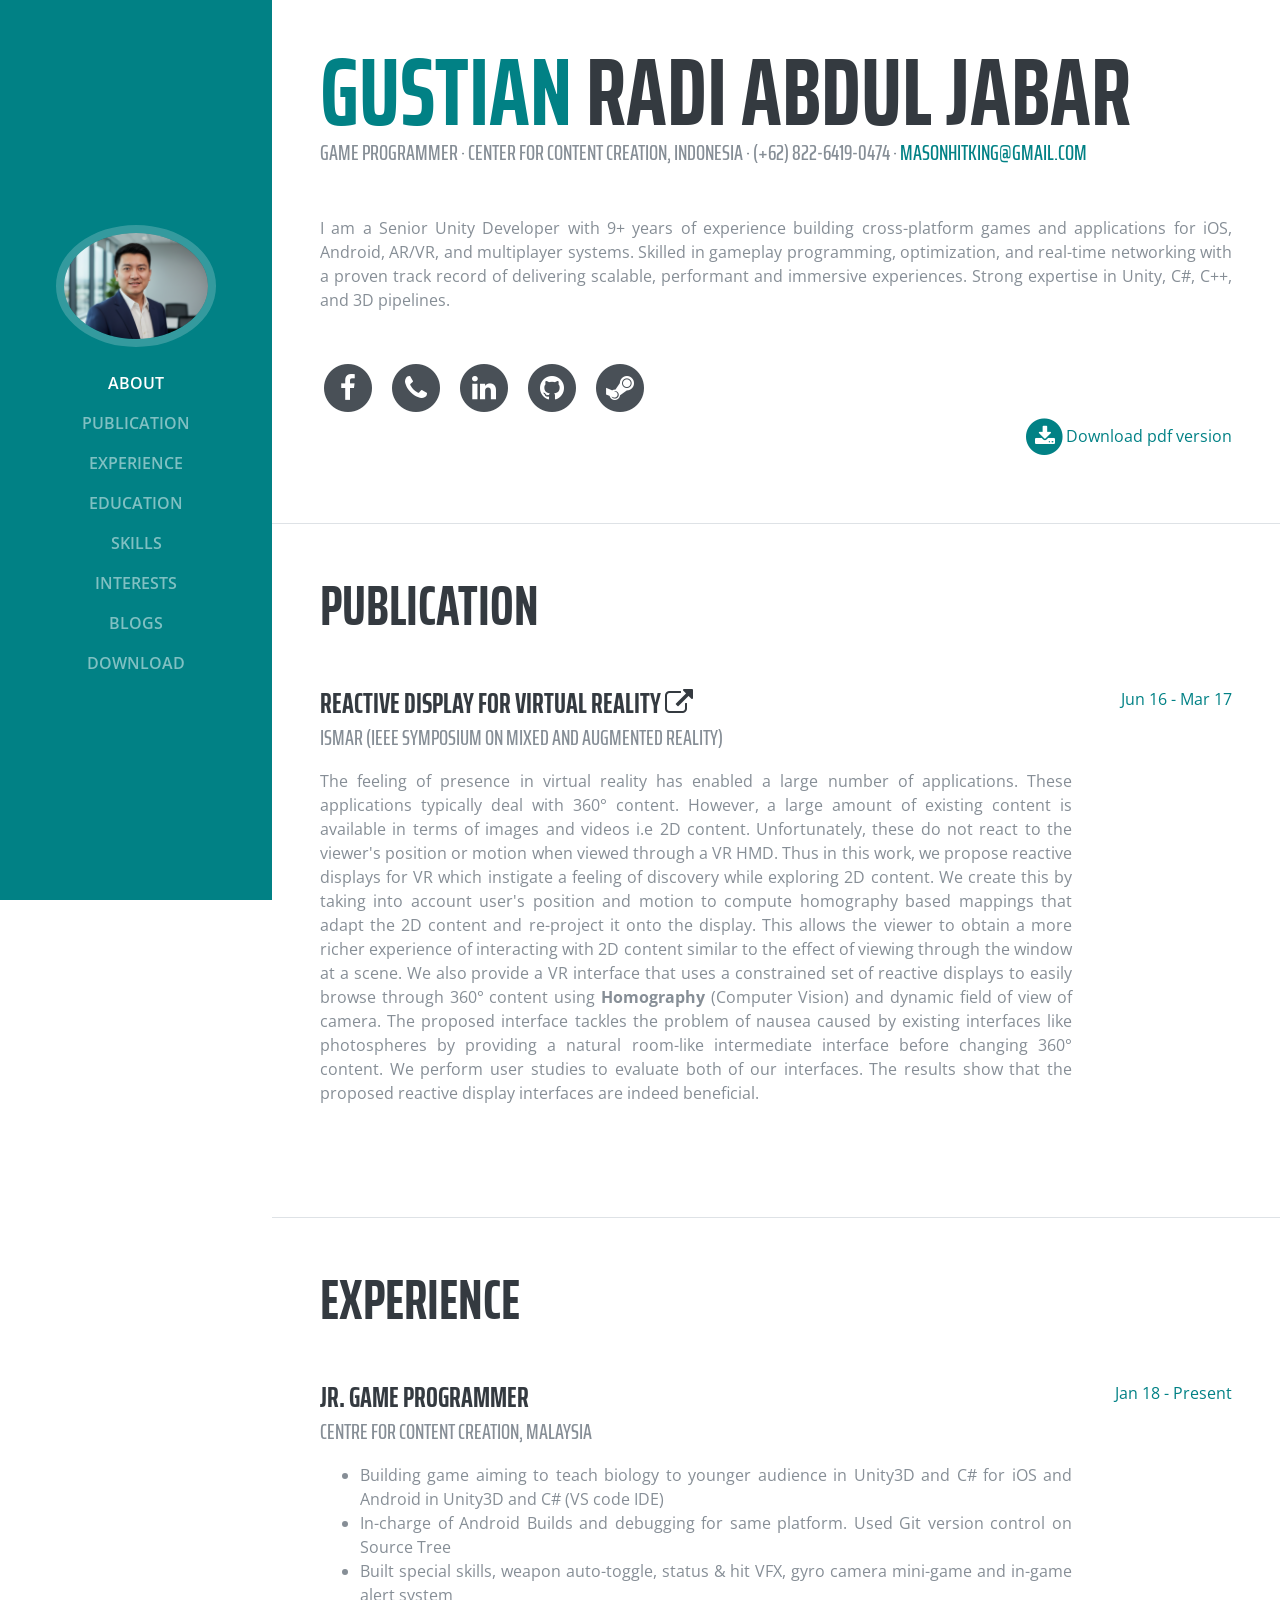
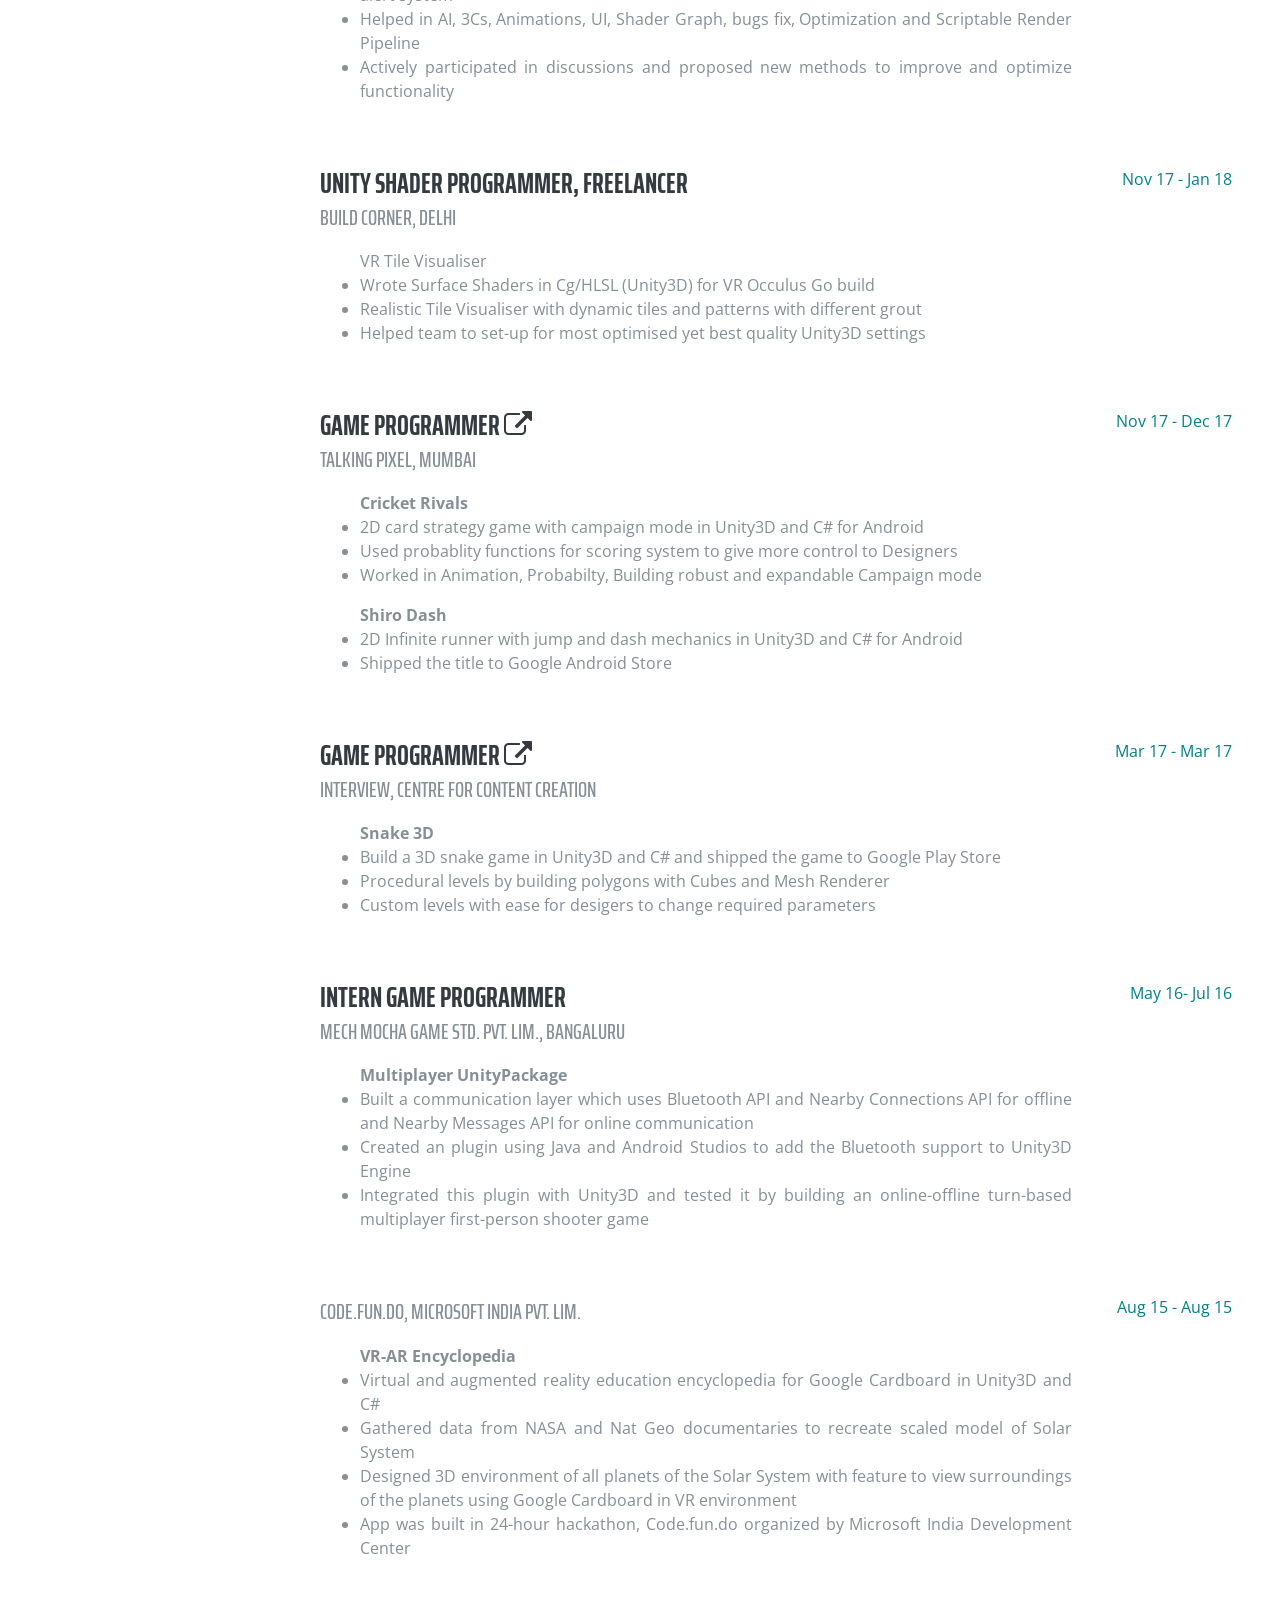
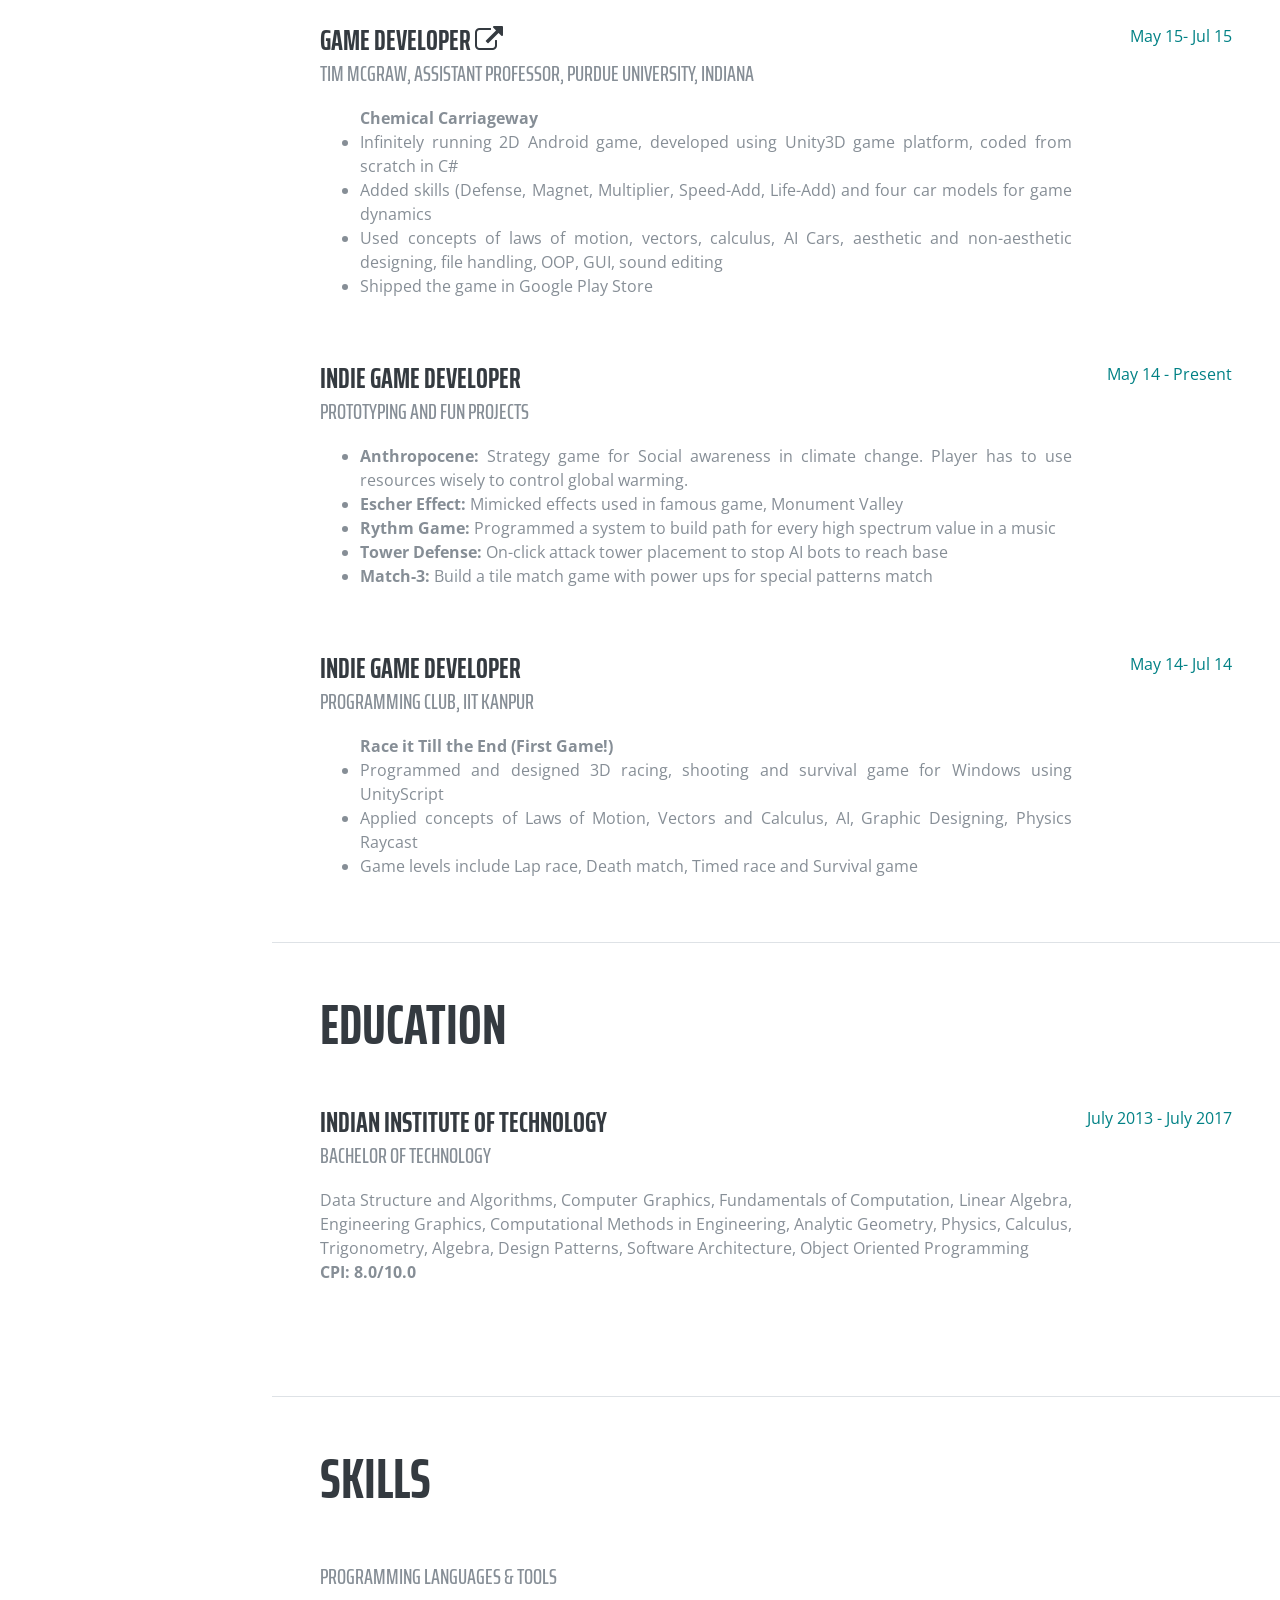
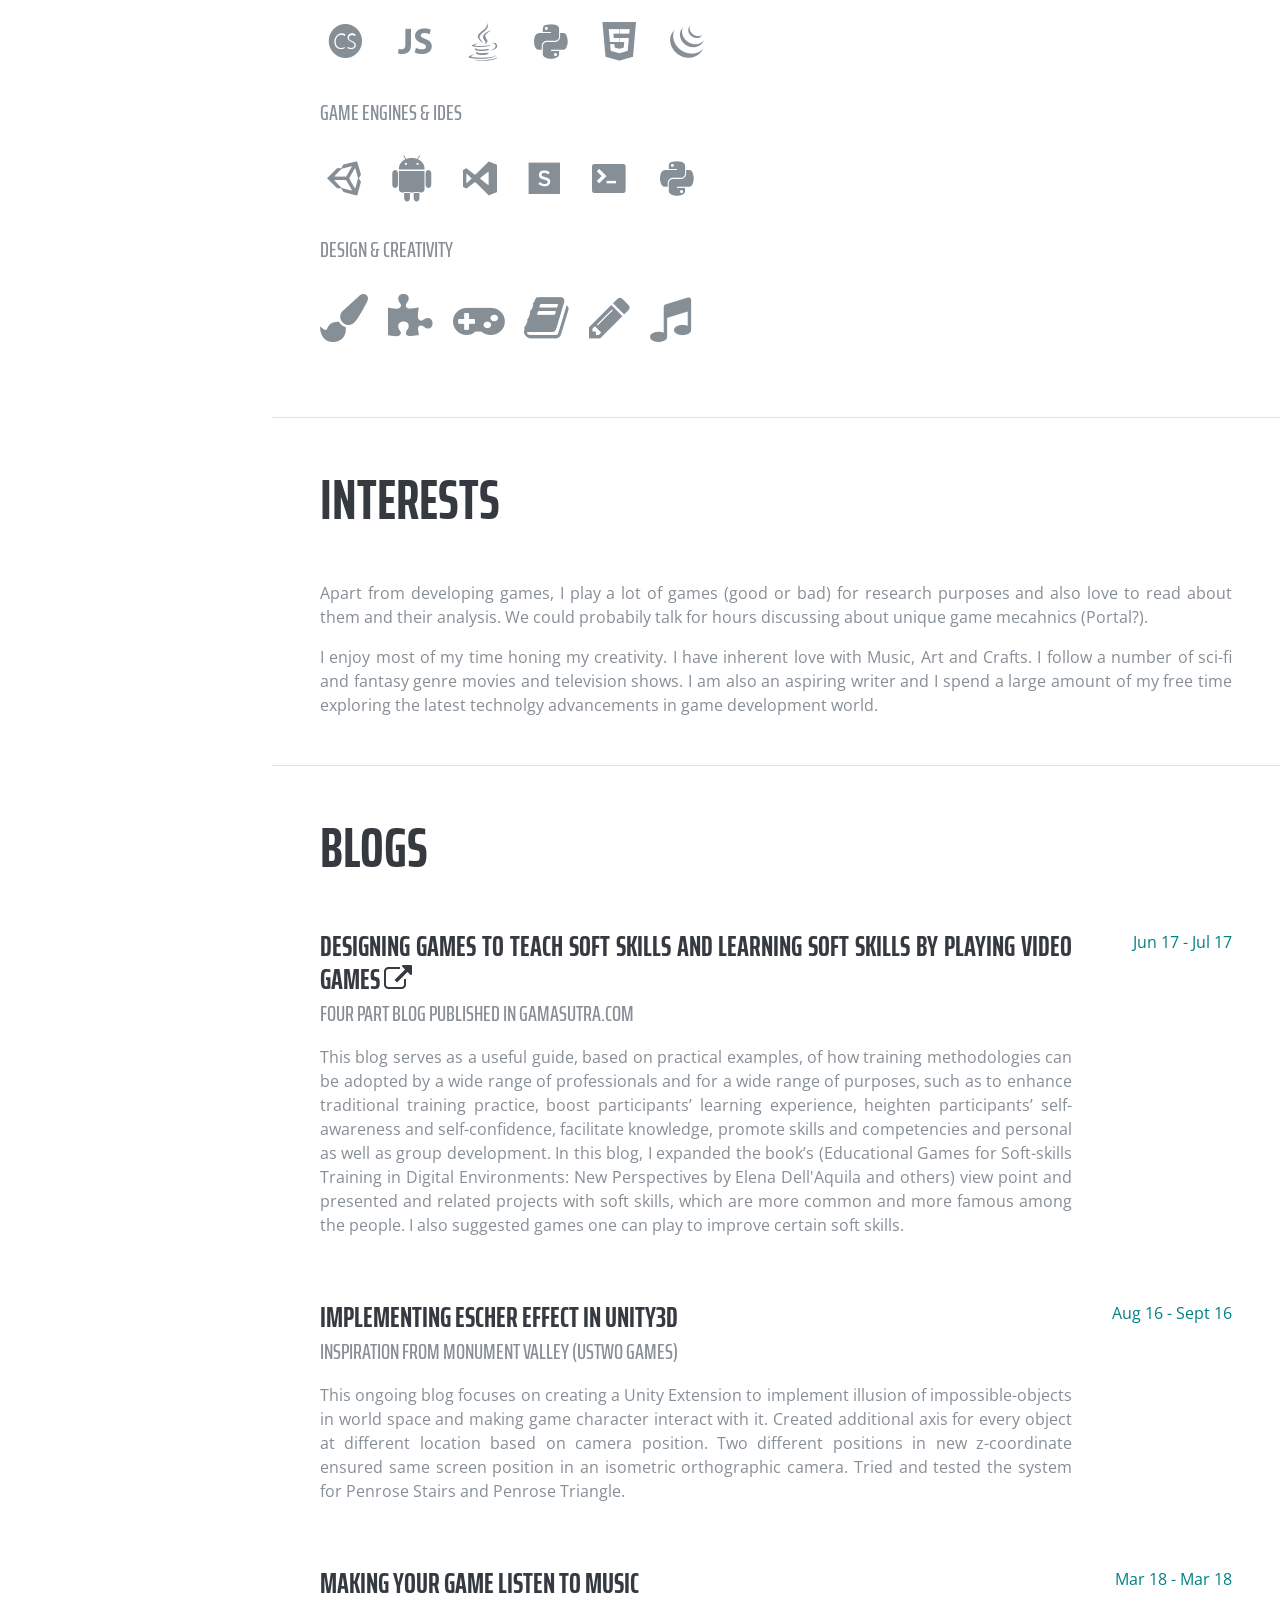
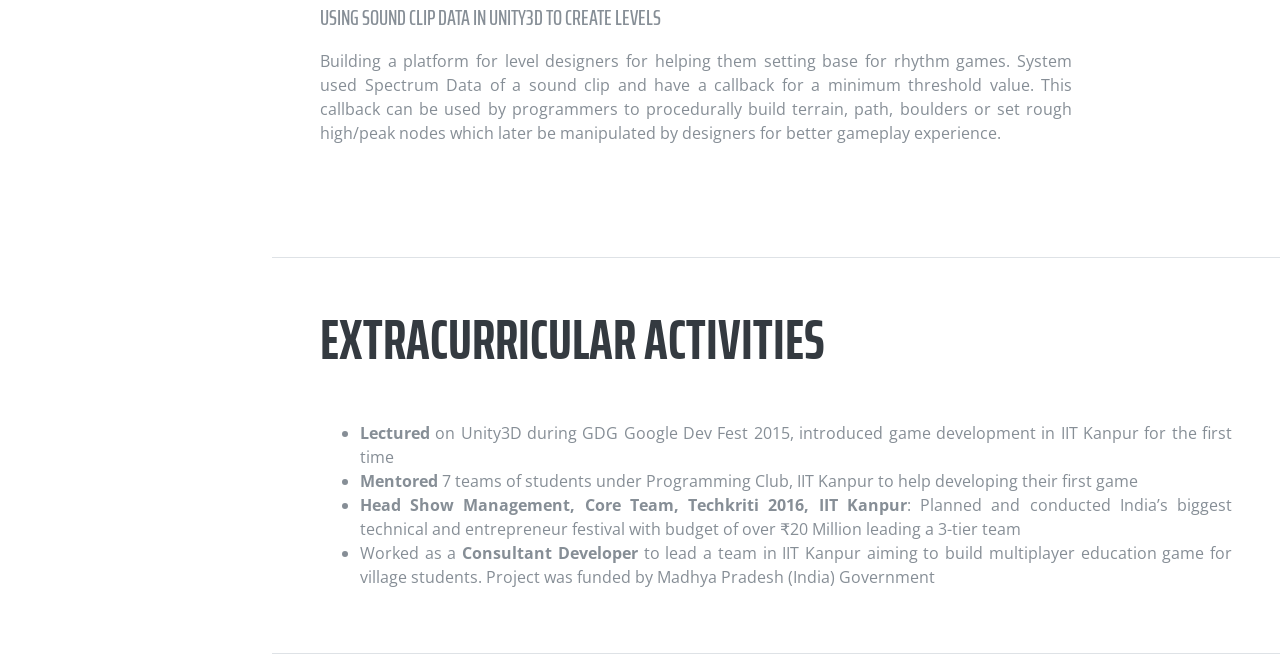
==== resume/index.html @ b678c4f0 "first commit" ====
<!DOCTYPE html>
<html lang="en">

  <head>

    <meta charset="utf-8">
    <meta name="viewport" content="width=device-width, initial-scale=1, shrink-to-fit=no">
    <meta name="description" content="Game Programmer, Designer and Developer Portfolio of Neeraj Thakur, IIT Kanpur B.Tech gradutate. Experienced in Unity3D, C#, C++, Js, Gameplay Prototyping, Android Programming, Shader and many more.">
    <meta name="author" content="Gustian Radi Abdul Jabar, asonhitking@gmail.com">
    <meta name="keywords" content="Game, Programmer, Gameplay, Developer, Designer, Portfolio, Resume, Unity, Unity3D, C#, C++,C,Python, Js, Institute of Technology, AR, Augmented, VR, Virtual, MR, Mixed, Reality, Homography, Google, Android, Carboard, Microsoft, Code.fun.do, Shader, Cg, HLSL, AI, 3D, 2D, Gustian">
    <meta property="og:image" content="../img/neeraj.jpg">
    <meta name="google-site-verification" content="xDJyLqBjXRWvHO2nDuwWnZPF6ohX08uhF4eCDptAahg" />

    <title>Game Programmer Resume, Gustian</title>

    <!-- Bootstrap core CSS -->
    <link href="vendor/bootstrap/css/bootstrap.min.css" rel="stylesheet">

    <!-- Custom fonts for this template -->
    <link href="https://fonts.googleapis.com/css?family=Saira+Extra+Condensed" rel="stylesheet">
    <link href="https://fonts.googleapis.com/css?family=Open+Sans" rel="stylesheet">
    <link href="../vendor/font-awesome/css/font-awesome.min.css" rel="stylesheet">
    <link href="vendor/devicons/css/devicons.min.css" rel="stylesheet">
    <link href="vendor/simple-line-icons/css/simple-line-icons.css" rel="stylesheet">

    <!-- Custom styles for this template -->
    <link href="css/resume.min.css" rel="stylesheet">
    <link rel="icon" href="../img/icon.ico">

  </head>

  <body id="page-top">

    <nav class="navbar navbar-expand-lg navbar-dark bg-primary fixed-top" id="sideNav">
      <a class="navbar-brand js-scroll-trigger" target="_parent"  href="..">
        <span class="d-block d-lg-none">Gustian Rabi Abdul Jabar</span>
        <span class="d-none d-lg-block">
          <img class="img-fluid img-profile rounded-circle mx-auto mb-2" src="../img/neeraj.jpg"  alt="Neeraj Thakur, Game Programmer" title="Neeraj S.Thakur">
        </span>
      </a>
      <button class="bg-primary navbar-toggler" type="button" data-toggle="collapse" data-target="#navbarSupportedContent" aria-controls="navbarSupportedContent" aria-expanded="false" aria-label="Toggle navigation" style="outline:0px">
        <span class="navbar-toggler-icon"></span>
      </button>
      <div class="bg-primary collapse navbar-collapse" id="navbarSupportedContent">
        <ul class="navbar-nav">
          <li class="nav-item">
            <a id="ScrollTo-about" class="nav-link js-scroll-trigger" href="#about">About</a>
          </li>
          <li class="nav-item">
            <a id="ScrollTo-publication" class="nav-link js-scroll-trigger" href="#publication">Publication</a>
          </li>
          <li class="nav-item">
            <a id="ScrollTo-experience" class="nav-link js-scroll-trigger" href="#experience">Experience</a>
          </li>
          <li class="nav-item">
            <a id="ScrollTo-education" class="nav-link js-scroll-trigger" href="#education">Education</a>
          </li>
          <li class="nav-item">
            <a id="ScrollTo-skills" class="nav-link js-scroll-trigger" href="#skills">Skills</a>
          </li>
          <li class="nav-item">
            <a id="ScrollTo-interests" class="nav-link js-scroll-trigger" href="#interests">Interests</a>
          </li>
          <li class="nav-item">
            <a id="ScrollTo-blogs" class="nav-link js-scroll-trigger" href="#blogs">Blogs</a>
          </li>
          <li class="nav-item">
            <a class="nav-link js-scroll-trigger" href="NeerajSThakurResume.pdf" download="NeerajSThakurResume.pdf">Download</a>
          </li>
        </ul>
      </div>
    </nav>

    <div class="container-fluid p-0">

      <section class="resume-section p-3 p-lg-5 d-flex d-column" id="about">
        <div class="my-auto">
          <a target="_parent"  href="..">
            <h1 class="mb-0">
              <span class="text-primary">Gustian</span>
              Radi Abdul Jabar
            </h1>
          </a>
          <div class="subheading mb-5">Game Programmer · Center for Content Creation, Indonesia · (+62) 822-6419-0474 ·
            <a href="mailto:masonhitking@gmail.com">masonhitking@gmail.com</a>
          </div>
          <p class="mb-5">I am a Senior Unity Developer with 9+ years of experience building cross-platform games and applications for iOS, Android, AR/VR, and multiplayer systems. Skilled in gameplay programming, optimization, and real-time networking with a proven track record of delivering scalable, performant and immersive experiences. Strong expertise in Unity, C#, C++, and 3D pipelines.</p>
          <ul class="list-inline list-social-icons mb-0">
            <li class="list-inline-item">
              <a href="https://www.facebook.com/NrjNicks" target="_blank">
                <span class="fa-stack fa-lg">
                  <i class="fa fa-circle fa-stack-2x"></i>
                  <i class="fa fa-facebook fa-stack-1x fa-inverse"></i>
                </span>
              </a>
            </li>
            <li class="list-inline-item">
              <a href="tel:+919795694418">
                <span class="fa-stack fa-lg">
                  <i class="fa fa-circle fa-stack-2x"></i>
                  <i class="fa fa-phone fa-stack-1x fa-inverse"></i>
                </span>
              </a>
            </li>
            <li class="list-inline-item">
              <a href="https://www.linkedin.com/in/nrjnicks" target="_blank">
                <span class="fa-stack fa-lg">
                  <i class="fa fa-circle fa-stack-2x"></i>
                  <i class="fa fa-linkedin fa-stack-1x fa-inverse"></i>
                </span>
              </a>
            </li>
            <li class="list-inline-item">
              <a href="https://github.com/Nrjnicks" target="_blank">
                <span class="fa-stack fa-lg">
                  <i class="fa fa-circle fa-stack-2x"></i>
                  <i class="fa fa-github fa-stack-1x fa-inverse"></i>
                </span>
              </a>
            </li>
            <li class="list-inline-item">
              <a href="https://steamcommunity.com/id/nrjnicks/" target="_blank">
                <span class="fa-stack fa-lg">
                  <i class="fa fa-circle fa-stack-2x"></i>
                  <i class="fa fa-steam fa-stack-1x fa-inverse"></i>
                </span>
              </a>
            </li>
          </ul>
          <p style="float: right" class="list-inline-item">
            <a href="NeerajSThakurResume.pdf" download="NeerajSThakurResume.pdf">
              <span class="fa-stack fa-lg">
                <i class="fa fa-circle fa-stack-2x"></i>
                <i class="fa fa-download fa-stack-1x fa-inverse"></i>
              </span>Download pdf version
            </a>
          </p>
        </div>
      </section>

      
      <section class="resume-section p-3 p-lg-5 d-flex flex-column" id="publication">
          <div class="my-auto">
            <h2 class="mb-5">Publication</h2>
  
            <div class="resume-item d-flex flex-column flex-md-row mb-5">
              <div class="resume-content mr-auto">
                <a target="_blank" href="https://ieeexplore.ieee.org/document/8088450/"><h3 class="mb-0">Reactive Display for Virtual Reality <i class="fa fa-external-link"></i></h3></a>
                <div class="subheading mb-3">ISMAR (IEEE Symposium on Mixed and Augmented Reality)</div>
                <p>The feeling of presence in virtual reality has enabled a large number of applications. These applications typically deal with 360° content. However, a large amount of existing content is available in terms of images and videos i.e 2D content. Unfortunately, these do not react to the viewer's position or motion when viewed through a VR HMD. Thus in this work, we propose reactive displays for VR which instigate a feeling of discovery while exploring 2D content. We create this by taking into account user's position and motion to compute homography based mappings that adapt the 2D content and re-project it onto the display. This allows the viewer to obtain a more richer experience of interacting with 2D content similar to the effect of viewing through the window at a scene. We also provide a VR interface that uses a constrained set of reactive displays to easily browse through 360° content using <b>Homography</b> (Computer Vision) and dynamic field of view of camera. The proposed interface tackles the problem of nausea caused by existing interfaces like photospheres by providing a natural room-like intermediate interface before changing 360° content. We perform user studies to evaluate both of our interfaces. The results show that the proposed reactive display interfaces are indeed beneficial.</p>
              </div>
              <div class="resume-date text-md-right">
                <span class="text-primary">Jun 16 - Mar 17</span>
              </div>
            </div>
      </section>      

      <section class="resume-section p-3 p-lg-5 d-flex flex-column" id="experience">
        <div class="my-auto">
          <h2 class="mb-5">Experience</h2>

          <div class="resume-item d-flex flex-column flex-md-row mb-5">
            <div class="resume-content mr-auto">
              <h3 class="mb-0">Jr. Game Programmer</h3>
              <div class="subheading mb-3">Centre for Content Creation, Malaysia</div>
              <ul>
                  <li>Building game aiming to teach biology to younger audience in Unity3D and C# for iOS and Android in Unity3D and C# (VS code IDE)</li>
                  <li>In-charge of Android Builds and debugging for same platform. Used Git version control on Source Tree </li>
                  <li>Built special skills, weapon auto-toggle, status & hit VFX, gyro camera mini-game and in-game alert system</li>
                  <li>Helped in AI, 3Cs, Animations, UI, Shader Graph, bugs fix, Optimization and Scriptable Render Pipeline</li>
                  <li>Actively participated in discussions and proposed new methods to improve and optimize functionality</li>
              </ul>
            </div>
            <div class="resume-date text-md-right">
              <span class="text-primary">Jan 18 - Present</span>
            </div>
          </div>

          <div class="resume-item d-flex flex-column flex-md-row mb-5">
            <div class="resume-content mr-auto">
              <h3 class="mb-0">Unity Shader Programmer, Freelancer</h3>
              <div class="subheading mb-3">Build Corner, Delhi</div>              
              <ul>VR Tile Visualiser
                  <li>Wrote Surface Shaders in Cg/HLSL (Unity3D) for VR Occulus Go build</li>
                  <li>Realistic Tile Visualiser with dynamic tiles and patterns with different grout</li>
                  <li>Helped team to set-up for most optimised yet best quality Unity3D settings</li>
              </ul>
            </div>
            <div class="resume-date text-md-right">
              <span class="text-primary">Nov 17 - Jan 18</span>
            </div>
          </div>

          <div class="resume-item d-flex flex-column flex-md-row mb-5">
            <div class="resume-content mr-auto">
              <a target="_blank" href="https://play.google.com/store/apps/details?id=com.tp.shirodash"><h3 class="mb-0">Game Programmer <i class="fa fa-external-link"></i></h3></a>
              <div class="subheading mb-3">Talking Pixel, Mumbai</div>
              <ul><b>Cricket Rivals</b>
                  <li>2D card strategy game with campaign mode in Unity3D and C# for Android</li>
                  <li>Used probablity functions for scoring system to give more control to Designers</li>
                  <li>Worked in Animation, Probabilty, Building robust and expandable Campaign mode</li>
              </ul>
              <ul><b>Shiro Dash</b>
                  <li>2D Infinite runner with jump and dash mechanics in Unity3D and C# for Android</li>
                  <li>Shipped the title to Google Android Store</li>
              </ul>
            </div>
            <div class="resume-date text-md-right">
              <span class="text-primary">Nov 17 - Dec 17</span>
            </div>
          </div>          

          <div class="resume-item d-flex flex-column flex-md-row mb-5">
              <div class="resume-content mr-auto">
                <a target="_blank" href="https://play.google.com/store/apps/details?id=com.CosmicTurtles.Snake3D"><h3 class="mb-0">Game Programmer <i class="fa fa-external-link"></i></h3></a>
                <div class="subheading mb-3">Interview, Centre for Content Creation</div>
                <ul><b>Snake 3D</b>
                    <li>Build a 3D snake game in Unity3D and C# and shipped the game to Google Play Store</li>
                    <li>Procedural levels by building polygons with Cubes and Mesh Renderer</li>
                    <li>Custom levels with ease for desigers to change required parameters</li>
                </ul>
              </div>
              <div class="resume-date text-md-right">
                <span class="text-primary">Mar 17 - Mar 17</span>
              </div>
            </div>

          <div class="resume-item d-flex flex-column flex-md-row mb-5">
            <div class="resume-content mr-auto">
              <h3 class="mb-0">Intern Game Programmer</h3>
              <div class="subheading mb-3">Mech Mocha Game Std. Pvt. Lim., Bangaluru</div>
              <ul><b>Multiplayer UnityPackage</b>
                  <li>Built a communication layer which uses Bluetooth API and Nearby Connections API for offline and Nearby Messages API for online communication</li>
                  <li>Created an plugin using Java and Android Studios to add the Bluetooth support to Unity3D Engine</li>
                  <li>Integrated this plugin with Unity3D and tested it by building an online-offline turn-based multiplayer first-person shooter game</li>
              </ul>
            </div>
            <div class="resume-date text-md-right">
              <span class="text-primary">May 16- Jul 16</span>
            </div>
          </div>

          <div class="resume-item d-flex flex-column flex-md-row mb-5">
            <div class="resume-content mr-auto">
              <!-- <a target="_blank" href="https://www.youtube.com/watch?v=58QLQCEOeGo"><h3 class="mb-0">Hackathon, IIT Kanpur <i class="fa fa-external-link"></i></h3></a> -->
              <div class="subheading mb-3">Code.fun.do, Microsoft India Pvt. Lim.</div>
              <ul><b>VR-AR Encyclopedia</b>
                  <li>Virtual and augmented reality education encyclopedia for Google Cardboard in Unity3D and C#</li>
                  <li>Gathered data from NASA and Nat Geo documentaries to recreate scaled model of Solar System</li>
                  <li>Designed 3D environment of all planets of the Solar System with feature to view surroundings of the planets using Google Cardboard in VR environment</li>
                  <li>App was built in 24-hour hackathon, Code.fun.do organized by Microsoft India Development Center</li>
              </ul>
            </div>
            <div class="resume-date text-md-right">
              <span class="text-primary">Aug 15 - Aug 15</span>
            </div>
          </div>

          <div class="resume-item d-flex flex-column flex-md-row mb-5">
            <div class="resume-content mr-auto">
              <a target="_blank" href="https://play.google.com/store/apps/details?id=com.Blinds_FaithCC.ChemicalCarriageway"><h3 class="mb-0">Game Developer <i class="fa fa-external-link"></i></h3></a>
              <div class="subheading mb-3">Tim McGraw, Assistant Professor, Purdue University, Indiana</div>
              <ul><b>Chemical Carriageway</b>
                  <li>Infinitely running 2D Android game, developed using Unity3D game platform, coded from scratch in C#</li>
                  <li>Added skills (Defense, Magnet, Multiplier, Speed-Add, Life-Add) and four car models for game dynamics</li>
                  <li>Used concepts of laws of motion, vectors, calculus, AI Cars, aesthetic and non-aesthetic designing, file handling, OOP, GUI, sound editing</li>
                  <li>Shipped the game in Google Play Store</li>
              </ul>
            </div>
            <div class="resume-date text-md-right">
              <span class="text-primary">May 15- Jul 15</span>
            </div>
          </div>

          <div class="resume-item d-flex flex-column flex-md-row mb-5">
            <div class="resume-content mr-auto">
              <h3 class="mb-0">Indie Game Developer</h3>
              <div class="subheading mb-3">Prototyping and Fun Projects</div>
              <ul>
                  <li><b>Anthropocene:</b> Strategy game for Social awareness in climate change. Player has to use resources wisely to control global warming.</li>
                  <li><b>Escher Effect:</b> Mimicked effects used in famous game, Monument Valley</li>
                  <li><b>Rythm Game:</b> Programmed a system to build path for every high spectrum value in a music</li>
                  <li><b>Tower Defense:</b> On-click attack tower placement to stop AI bots to reach base</li>
                  <li><b>Match-3:</b> Build a tile match game with power ups for special patterns match</li>
              </ul>
            </div>
            <div class="resume-date text-md-right">
              <span class="text-primary">May 14 - Present</span>
            </div>
          </div>
        </div>

        <div class="resume-item d-flex flex-column flex-md-row">
          <div class="resume-content mr-auto">
            <h3 class="mb-0">Indie Game Developer</h3>
            <div class="subheading mb-3">Programming Club, IIT Kanpur</div>
            <ul><b>Race it Till the End (First Game!)</b>
                <li>Programmed and designed 3D racing, shooting and survival game for Windows using UnityScript</li>
                <li>Applied concepts of Laws of Motion, Vectors and Calculus, AI, Graphic Designing, Physics Raycast</li>
                <li>Game levels include Lap race, Death match, Timed race and Survival game</li>
            </ul>
          </div>
          <div class="resume-date text-md-right">
            <span class="text-primary">May 14- Jul 14</span>
          </div>
        </div>

      </section>

      <section class="resume-section p-3 p-lg-5 d-flex flex-column" id="education">
        <div class="my-auto">
          <h2 class="mb-5">Education</h2>

          <div class="resume-item d-flex flex-column flex-md-row mb-5">
            <div class="resume-content mr-auto">
              <h3 class="mb-0">Indian Institute of Technology</h3>
              <div class="subheading mb-3">Bachelor of Technology</div>
              <div>Data Structure and Algorithms, Computer Graphics, Fundamentals of Computation, Linear Algebra, Engineering Graphics, Computational Methods in Engineering, Analytic Geometry, Physics, Calculus, Trigonometry, Algebra, Design Patterns, Software Architecture, Object Oriented Programming</div>
              <p><b>CPI: 8.0/10.0</b></p>
            </div>
            <div class="resume-date text-md-right">
              <span class="text-primary">July 2013 - July 2017</span>
            </div>
          </div>

        </div>
      </section>

      <section class="resume-section p-3 p-lg-5 d-flex flex-column" id="skills">
        <div class="my-auto">
          <h2 class="mb-5">Skills</h2>
          
          <div class="subheading mb-3">Programming Languages &amp; Tools</div>
          <ul class="list-inline list-icons">
            <li class="list-inline-item">
              <i class="devicons devicons-scriptcs"></i>
            </li>
            <li class="list-inline-item">
              <i class="devicons devicons-javascript"></i>
            </li>
            <li class="list-inline-item">
              <i class="devicons devicons-java"></i>
            </li>
            <li class="list-inline-item">
              <i class="devicons devicons-python"></i>
            </li>
            <li class="list-inline-item">
              <i class="devicons devicons-html5"></i>
            </li>
            <li class="list-inline-item">
              <i class="devicons devicons-jquery"></i>
            </li>
          </ul>
          <div class="subheading mb-3">Game Engines &amp; IDEs</div>
          <ul class="list-inline list-icons">
            <li class="list-inline-item">
              <i class="devicons devicons-unity_small"></i>
            </li>
            <li class="list-inline-item">
              <i class="devicons devicons-android"></i>
            </li>
            <li class="list-inline-item">
              <i class="devicons devicons-visualstudio"></i>
            </li>
            <li class="list-inline-item">
              <i class="devicons devicons-sublime"></i>
            </li>
            <li class="list-inline-item">
              <i class="devicons devicons-terminal"></i>
            </li>
            <li class="list-inline-item">
              <i class="devicons devicons-python"></i>
            </li>
          </ul>
          <div class="subheading mb-3">Design &amp; Creativity</div>
          <ul class="list-inline list-icons">
            <li class="list-inline-item">
              <i class="fa fa-paint-brush"></i>
            </li>
            <li class="list-inline-item">
              <i class="fa fa-puzzle-piece"></i>
            </li>
            <li class="list-inline-item">
              <i class="fa fa-gamepad"></i>
            </li>
            <li class="list-inline-item">
              <i class="fa fa-book"></i>
            </li>
            <li class="list-inline-item">
              <i class="fa fa-pencil"></i>
            </li>
            <li class="list-inline-item">
              <i class="fa fa-music"></i>
            </li>
          </ul>
        </div>
      </section>      

      <section class="resume-section p-3 p-lg-5 d-flex flex-column" id="interests">
        <div class="my-auto">
          <h2 class="mb-5">Interests</h2>
          <p>Apart from developing games, I play a lot of games (good or bad) for research purposes and also love to read about them and their analysis. We could probabily talk for hours discussing about unique game mecahnics (Portal?).</p>
          <p class="mb-0">I enjoy most of my time honing my creativity. I have inherent love with Music, Art and Crafts. I follow a number of sci-fi and fantasy genre movies and television shows. I am also an aspiring writer and I spend a large amount of my free time exploring the latest technolgy advancements in game development world.</p>
        </div>
      </section>

      <section class="resume-section p-3 p-lg-5 d-flex flex-column" id="blogs">
        <div class="my-auto">
          <h2 class="mb-5">Blogs</h2>
          <div class="resume-item d-flex flex-column flex-md-row mb-5">
            <div class="resume-content mr-auto">
              <a target="_blank" href="http://www.gamasutra.com/blogs/NeerajThakur/20170626/300483/Designing_games_to_teach_Soft_Skills_Part_14_Introduction.php"><h3 class="mb-0">Designing Games to Teach Soft Skills and Learning Soft Skills by Playing Video Games <i class="fa fa-external-link"></i></h3></a>
              <div class="subheading mb-3">Four part blog published in Gamasutra.com</div>
              <p>This blog serves as a useful guide, based on practical examples, of how training methodologies can be adopted by a wide range of professionals and for a wide range of purposes, such as to enhance traditional training practice, boost participants’ learning experience, heighten participants’ self-awareness and self-confidence, facilitate knowledge, promote skills and competencies and personal as well as group development. In this blog, I expanded the book’s (Educational Games for Soft-skills Training in Digital Environments: New Perspectives by Elena Dell'Aquila and others) view point and presented and related projects with soft skills, which are more common and more famous among the people. I also suggested games one can play to improve certain soft skills.</p>
            </div>
            <div class="resume-date text-md-right">
              <span class="text-primary">Jun 17 - Jul 17</span>
            </div>
          </div>
          <div class="resume-item d-flex flex-column flex-md-row mb-5">
            <div class="resume-content mr-auto">
              <h3 class="mb-0">Implementing Escher Effect in Unity3D</h3>
              <div class="subheading mb-3">Inspiration from Monument Valley (Ustwo Games)</div>
              <p>This ongoing blog focuses on creating a Unity Extension to implement illusion of impossible-objects in world space and making game character interact with it.  Created additional axis for every object at different location based on camera position. Two different positions in new z-coordinate ensured same screen position in an isometric orthographic camera. Tried and tested the system for Penrose Stairs and Penrose Triangle.</p>
            </div>
            <div class="resume-date text-md-right">
              <span class="text-primary">Aug 16 - Sept 16</span>
            </div>
          </div>
          <div class="resume-item d-flex flex-column flex-md-row mb-5">
              <div class="resume-content mr-auto">
                <h3 class="mb-0">Making your game listen to music</h3>
                <div class="subheading mb-3">Using Sound Clip data in Unity3D to create levels</div>
                <p>Building a platform for level designers for helping them setting base for rhythm games. System used Spectrum Data of a sound clip and have a callback for a minimum threshold value. This callback can be used by programmers to procedurally build terrain, path, boulders or set rough high/peak nodes which later be manipulated by designers for better gameplay experience.</p>
              </div>
              <div class="resume-date text-md-right">
                <span class="text-primary">Mar 18 - Mar 18</span>
              </div>
            </div>
        </div>
      </section>

      <section class="resume-section p-3 p-lg-5 d-flex flex-column" id="extracurricular">
        <div class="my-auto">
          <h2 class="mb-5">Extracurricular Activities</h2>
          <ul>
            <li><b>Lectured</b> on Unity3D during GDG Google Dev Fest 2015, introduced game development in IIT Kanpur for the first time</li>
            <li><b>Mentored</b> 7 teams of students under Programming Club, IIT Kanpur to help developing their first game</li>
            <li><b>Head Show Management, Core Team, Techkriti 2016, IIT Kanpur</b>: Planned and conducted India’s biggest technical and entrepreneur festival with budget of over ₹20 Million leading a 3-tier team</li>
            <li>Worked as a <b>Consultant Developer</b> to lead a team in IIT Kanpur aiming to build multiplayer education game for village students. Project was funded by Madhya Pradesh (India) Government</li>
        </ul>
        </div>
      </section>

    </div>

    <!-- Bootstrap core JavaScript -->
    <script src="../vendor/jquery/jquery.min.js"></script>
    <script src="vendor/bootstrap/js/bootstrap.bundle.min.js"></script>

    <!-- Plugin JavaScript -->
    <script src="vendor/jquery-easing/jquery.easing.min.js"></script>

    <!-- Custom scripts for this template -->
    <script src="js/resume.min.js"></script>
    <script src="js/resumeHeight.js"></script>

  </body>

</html>
---- resume/vendor/devicons/css/devicons.min.css ----
/*!
 *  Devicons 1.8.0 made by Theodore Vorillas / http://vorillaz.com 
 */
@font-face{font-family:devicons;src:url(../fonts/devicons.eot?xqxft6);src:url(../fonts/devicons.eot?#iefixxqxft6) format("embedded-opentype"),url(../fonts/devicons.woff?xqxft6) format("woff"),url(../fonts/devicons.ttf?xqxft6) format("truetype"),url(../fonts/devicons.svg?xqxft6#devicons) format("svg");font-weight:400;font-style:normal}.devicons{font-family:devicons;speak:none;font-style:normal;font-weight:400;font-variant:normal;text-transform:none;line-height:1;-webkit-font-smoothing:antialiased;-moz-osx-font-smoothing:grayscale}.devicons-git:before{content:"\e602"}.devicons-git_compare:before{content:"\e628"}.devicons-git_branch:before{content:"\e625"}.devicons-git_commit:before{content:"\e629"}.devicons-git_pull_request:before{content:"\e626"}.devicons-git_merge:before{content:"\e627"}.devicons-bitbucket:before{content:"\e603"}.devicons-github_alt:before{content:"\e608"}.devicons-github_badge:before{content:"\e609"}.devicons-github:before{content:"\e60a"}.devicons-github_full:before{content:"\e617"}.devicons-java:before{content:"\e638"}.devicons-ruby:before{content:"\e639"}.devicons-scala:before{content:"\e637"}.devicons-python:before{content:"\e63c"}.devicons-go:before{content:"\e624"}.devicons-ruby_on_rails:before{content:"\e63b"}.devicons-django:before{content:"\e61d"}.devicons-markdown:before{content:"\e63e"}.devicons-php:before{content:"\e63d"}.devicons-mysql:before{content:"\e604"}.devicons-streamline:before{content:"\e605"}.devicons-database:before{content:"\e606"}.devicons-laravel:before{content:"\e63f"}.devicons-javascript:before{content:"\e64e"}.devicons-angular:before{content:"\e653"}.devicons-backbone:before{content:"\e652"}.devicons-coffeescript:before{content:"\e651"}.devicons-jquery:before{content:"\e650"}.devicons-modernizr:before{content:"\e620"}.devicons-jquery_ui:before{content:"\e654"}.devicons-ember:before{content:"\e61b"}.devicons-dojo:before{content:"\e61c"}.devicons-nodejs:before{content:"\e619"}.devicons-nodejs_small:before{content:"\e618"}.devicons-javascript_shield:before{content:"\e64f"}.devicons-bootstrap:before{content:"\e647"}.devicons-sass:before{content:"\e64b"}.devicons-css3_full:before{content:"\e64a"}.devicons-css3:before{content:"\e649"}.devicons-html5:before{content:"\e636"}.devicons-html5_multimedia:before{content:"\e632"}.devicons-html5_device_access:before{content:"\e633"}.devicons-html5_3d_effects:before{content:"\e635"}.devicons-html5_connectivity:before{content:"\e634"}.devicons-ghost_small:before{content:"\e614"}.devicons-ghost:before{content:"\e61f"}.devicons-magento:before{content:"\e640"}.devicons-joomla:before{content:"\e641"}.devicons-jekyll_small:before{content:"\e60d"}.devicons-drupal:before{content:"\e642"}.devicons-wordpress:before{content:"\e60b"}.devicons-grunt:before{content:"\e64c"}.devicons-bower:before{content:"\e64d"}.devicons-npm:before{content:"\e61e"}.devicons-yahoo_small:before{content:"\e62b"}.devicons-yahoo:before{content:"\e615"}.devicons-bing_small:before{content:"\e600"}.devicons-windows:before{content:"\e60f"}.devicons-linux:before{content:"\e612"}.devicons-ubuntu:before{content:"\e63a"}.devicons-android:before{content:"\e60e"}.devicons-apple:before{content:"\e611"}.devicons-appstore:before{content:"\e613"}.devicons-phonegap:before{content:"\e630"}.devicons-blackberry:before{content:"\e623"}.devicons-stackoverflow:before{content:"\e610"}.devicons-techcrunch:before{content:"\e62c"}.devicons-codrops:before{content:"\e62f"}.devicons-css_tricks:before{content:"\e601"}.devicons-smashing_magazine:before{content:"\e62d"}.devicons-netmagazine:before{content:"\e62e"}.devicons-codepen:before{content:"\e616"}.devicons-cssdeck:before{content:"\e62a"}.devicons-hackernews:before{content:"\e61a"}.devicons-dropbox:before{content:"\e607"}.devicons-google_drive:before{content:"\e631"}.devicons-visualstudio:before{content:"\e60c"}.devicons-unity_small:before{content:"\e621"}.devicons-raspberry_pi:before{content:"\e622"}.devicons-chrome:before{content:"\e643"}.devicons-ie:before{content:"\e644"}.devicons-firefox:before{content:"\e645"}.devicons-opera:before{content:"\e646"}.devicons-safari:before{content:"\e648"}.devicons-swift:before{content:"\e655"}.devicons-symfony:before{content:"\e656"}.devicons-symfony_badge:before{content:"\e657"}.devicons-less:before{content:"\e658"}.devicons-stylus:before{content:"\e659"}.devicons-trello:before{content:"\e65a"}.devicons-atlassian:before{content:"\e65b"}.devicons-jira:before{content:"\e65c"}.devicons-envato:before{content:"\e65d"}.devicons-snap_svg:before{content:"\e65e"}.devicons-raphael:before{content:"\e65f"}.devicons-google_analytics:before{content:"\e660"}.devicons-compass:before{content:"\e661"}.devicons-onedrive:before{content:"\e662"}.devicons-gulp:before{content:"\e663"}.devicons-atom:before{content:"\e664"}.devicons-cisco:before{content:"\e665"}.devicons-nancy:before{content:"\e666"}.devicons-clojure:before{content:"\e668"}.devicons-clojure_alt:before{content:"\e66a"}.devicons-perl:before{content:"\e669"}.devicons-celluloid:before{content:"\e66b"}.devicons-w3c:before{content:"\e66c"}.devicons-redis:before{content:"\e66d"}.devicons-postgresql:before{content:"\e66e"}.devicons-webplatform:before{content:"\e66f"}.devicons-jenkins:before{content:"\e667"}.devicons-requirejs:before{content:"\e670"}.devicons-opensource:before{content:"\e671"}.devicons-typo3:before{content:"\e672"}.devicons-uikit:before{content:"\e673"}.devicons-doctrine:before{content:"\e674"}.devicons-groovy:before{content:"\e675"}.devicons-nginx:before{content:"\e676"}.devicons-haskell:before{content:"\e677"}.devicons-zend:before{content:"\e678"}.devicons-gnu:before{content:"\e679"}.devicons-yeoman:before{content:"\e67a"}.devicons-heroku:before{content:"\e67b"}.devicons-debian:before{content:"\e67d"}.devicons-travis:before{content:"\e67e"}.devicons-dotnet:before{content:"\e67f"}.devicons-codeigniter:before{content:"\e680"}.devicons-javascript_badge:before{content:"\e681"}.devicons-yii:before{content:"\e682"}.devicons-msql_server:before{content:"\e67c"}.devicons-composer:before{content:"\e683"}.devicons-krakenjs_badge:before{content:"\e684"}.devicons-krakenjs:before{content:"\e685"}.devicons-mozilla:before{content:"\e686"}.devicons-firebase:before{content:"\e687"}.devicons-sizzlejs:before{content:"\e688"}.devicons-creativecommons:before{content:"\e689"}.devicons-creativecommons_badge:before{content:"\e68a"}.devicons-mitlicence:before{content:"\e68b"}.devicons-senchatouch:before{content:"\e68c"}.devicons-bugsense:before{content:"\e68d"}.devicons-extjs:before{content:"\e68e"}.devicons-mootools_badge:before{content:"\e68f"}.devicons-mootools:before{content:"\e690"}.devicons-ruby_rough:before{content:"\e691"}.devicons-komodo:before{content:"\e692"}.devicons-coda:before{content:"\e693"}.devicons-bintray:before{content:"\e694"}.devicons-terminal:before{content:"\e695"}.devicons-code:before{content:"\e696"}.devicons-responsive:before{content:"\e697"}.devicons-dart:before{content:"\e698"}.devicons-aptana:before{content:"\e699"}.devicons-mailchimp:before{content:"\e69a"}.devicons-netbeans:before{content:"\e69b"}.devicons-dreamweaver:before{content:"\e69c"}.devicons-brackets:before{content:"\e69d"}.devicons-eclipse:before{content:"\e69e"}.devicons-cloud9:before{content:"\e69f"}.devicons-scrum:before{content:"\e6a0"}.devicons-prolog:before{content:"\e6a1"}.devicons-terminal_badge:before{content:"\e6a2"}.devicons-code_badge:before{content:"\e6a3"}.devicons-mongodb:before{content:"\e6a4"}.devicons-meteor:before{content:"\e6a5"}.devicons-meteorfull:before{content:"\e6a6"}.devicons-fsharp:before{content:"\e6a7"}.devicons-rust:before{content:"\e6a8"}.devicons-ionic:before{content:"\e6a9"}.devicons-sublime:before{content:"\e6aa"}.devicons-appcelerator:before{content:"\e6ab"}.devicons-asterisk:before{content:"\e6ac"}.devicons-aws:before{content:"\e6ad"}.devicons-digital-ocean:before{content:"\e6ae"}.devicons-dlang:before{content:"\e6af"}.devicons-docker:before{content:"\e6b0"}.devicons-erlang:before{content:"\e6b1"}.devicons-google-cloud-platform:before{content:"\e6b2"}.devicons-grails:before{content:"\e6b3"}.devicons-illustrator:before{content:"\e6b4"}.devicons-intellij:before{content:"\e6b5"}.devicons-materializecss:before{content:"\e6b6"}.devicons-openshift:before{content:"\e6b7"}.devicons-photoshop:before{content:"\e6b8"}.devicons-rackspace:before{content:"\e6b9"}.devicons-react:before{content:"\e6ba"}.devicons-redhat:before{content:"\e6bb"}.devicons-scriptcs:before{content:"\e6bc"}.devicons-sqllite:before{content:"\e6c4"}.devicons-vim:before{content:"\e6c5"}
---- resume/css/resume.min.css ----
body{font-family:'Open Sans',serif;padding-top:54px;color:#868e96}@media (min-width:768px){body{padding-top:0;padding-left:17rem;text-align: justify}}h1,h2,h3,h4,h5,h6{font-family:'Saira Extra Condensed',serif;font-weight:700;text-transform:uppercase;color:#343a40}h1{font-size:6rem;line-height:5.5rem}h2{font-size:3.5rem}.subheading{text-transform:uppercase;font-weight:500;font-family:'Saira Extra Condensed',serif;font-size:1.35rem}.list-social-icons a{color:#495057}.list-social-icons a:hover{color:#018185}.list-social-icons a .fa-lg{font-size:1.75rem}.list-icons{font-size:3rem}.list-icons .list-inline-item i:hover{color:#018185}#sideNav .navbar-nav .nav-item .nav-link{font-weight:600;text-transform:uppercase}@media (min-width:768px){#sideNav{text-align:center;position:fixed;top:0;left:0;display:flex;flex-direction:column;width:17rem;height:100vh}#sideNav .navbar-brand{display:flex;margin:auto auto 0;padding:.5rem}#sideNav .navbar-brand .img-profile{max-width:10rem;max-height:10rem;border:.5rem solid rgba(255,255,255,.2)}#sideNav .navbar-collapse{display:flex;align-items:flex-start;flex-grow:0;width:100%;margin-bottom:auto}#sideNav .navbar-collapse .navbar-nav{flex-direction:column;width:100%}#sideNav .navbar-collapse .navbar-nav .nav-item{display:block}#sideNav .navbar-collapse .navbar-nav .nav-item .nav-link{display:block}}section.resume-section{border-bottom:1px solid #dee2e6;padding-top:5rem!important;padding-bottom:5rem!important}section.resume-section .resume-item .resume-date{min-width:none}@media (min-width:768px){section.resume-section{min-height:0%}section.resume-section .resume-item .resume-date{min-width:10rem}}@media (min-width:768px){section.resume-section{padding-top:3rem!important;padding-bottom:3rem!important}}.bg-primary{background-color:#018185!important}.text-primary{color:#018185!important}a{color:#018185}a:active,a:focus,a:hover{color:#3bbfc3}::selection{text-shadow:none;background:#40af93;color: #fff}
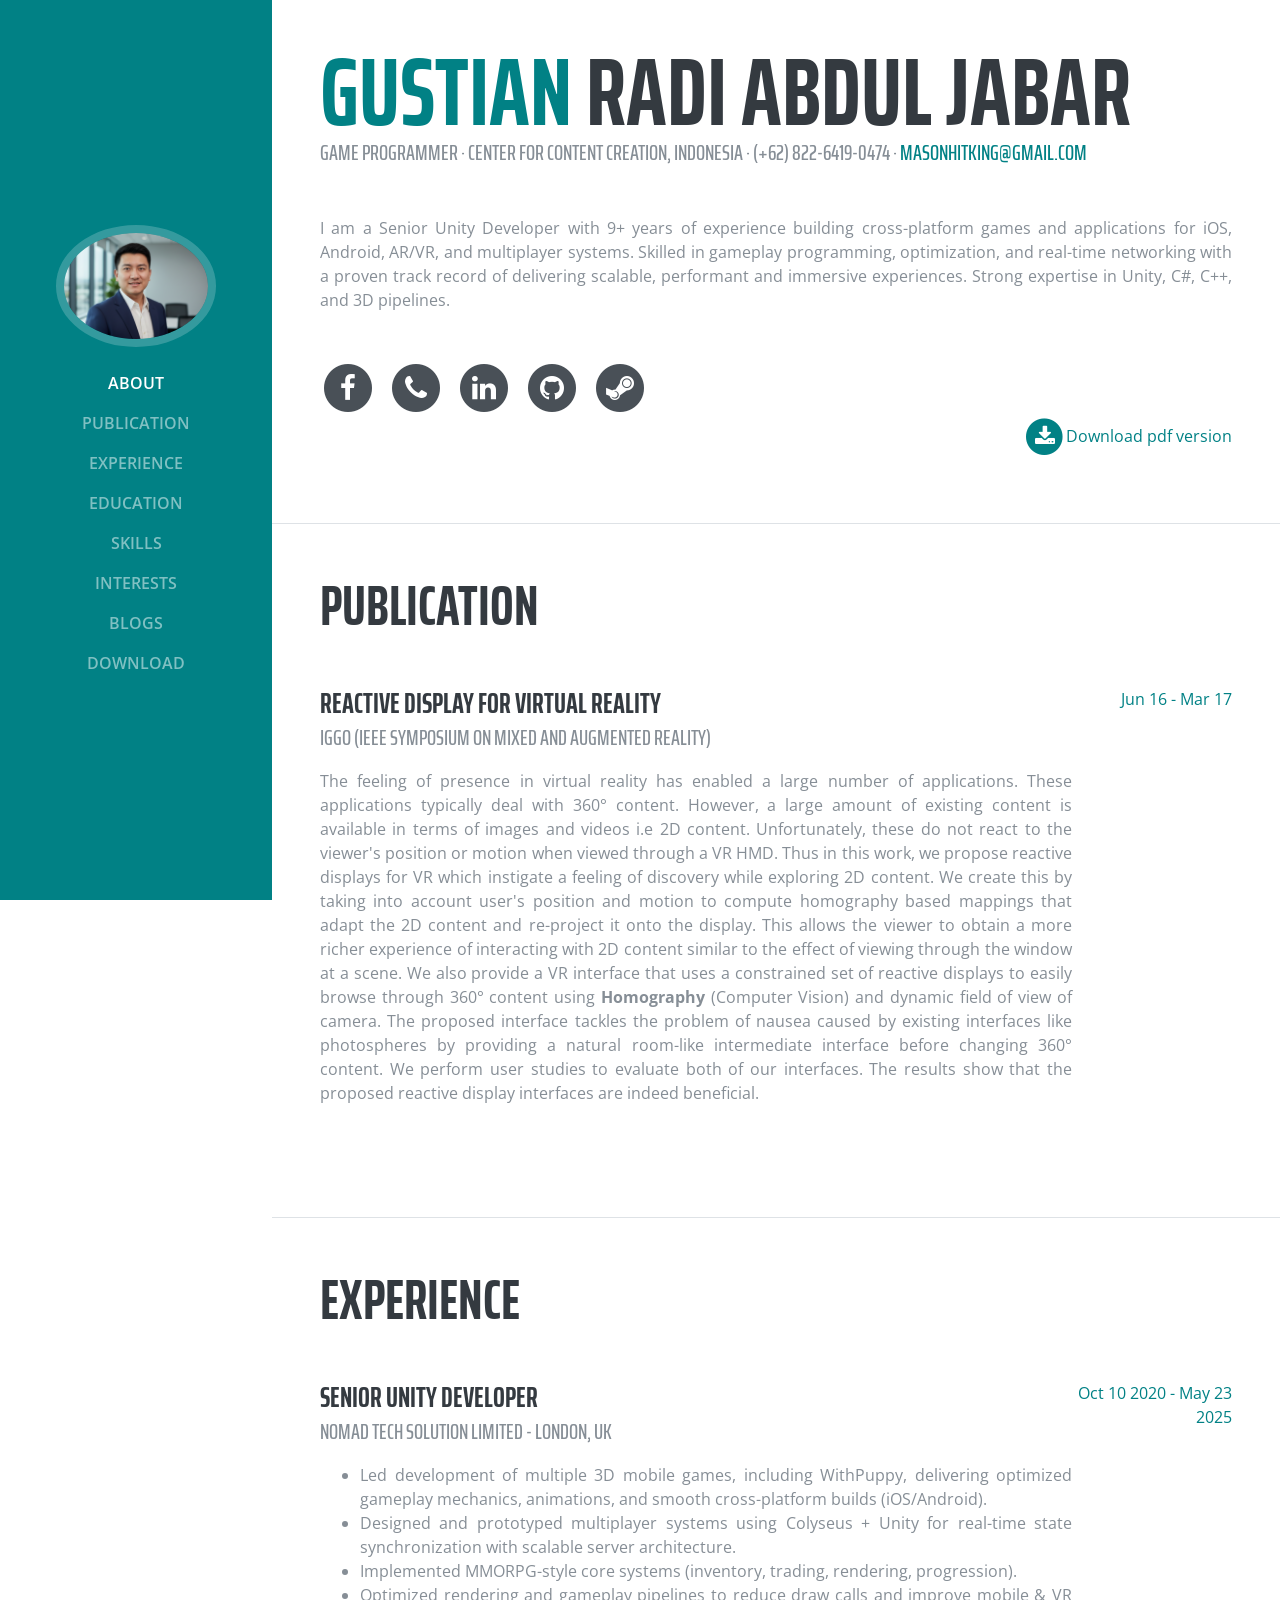
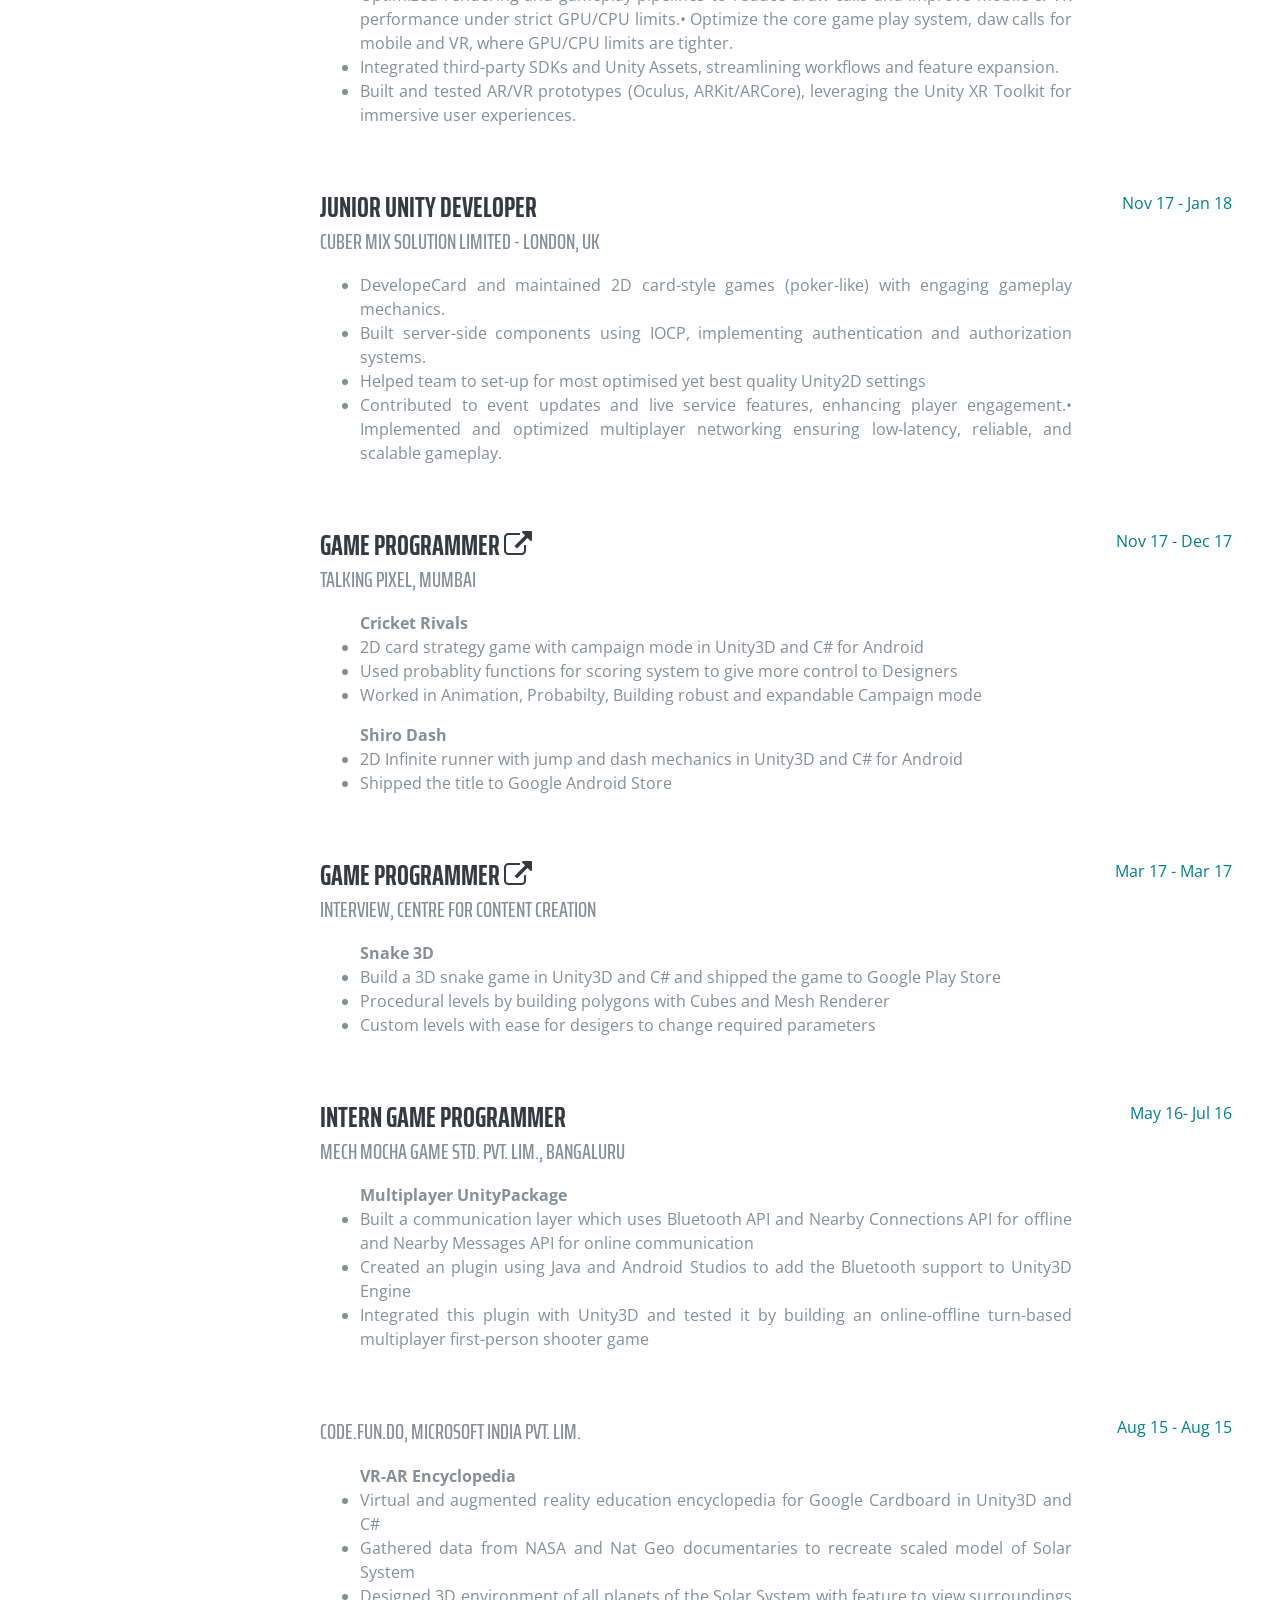
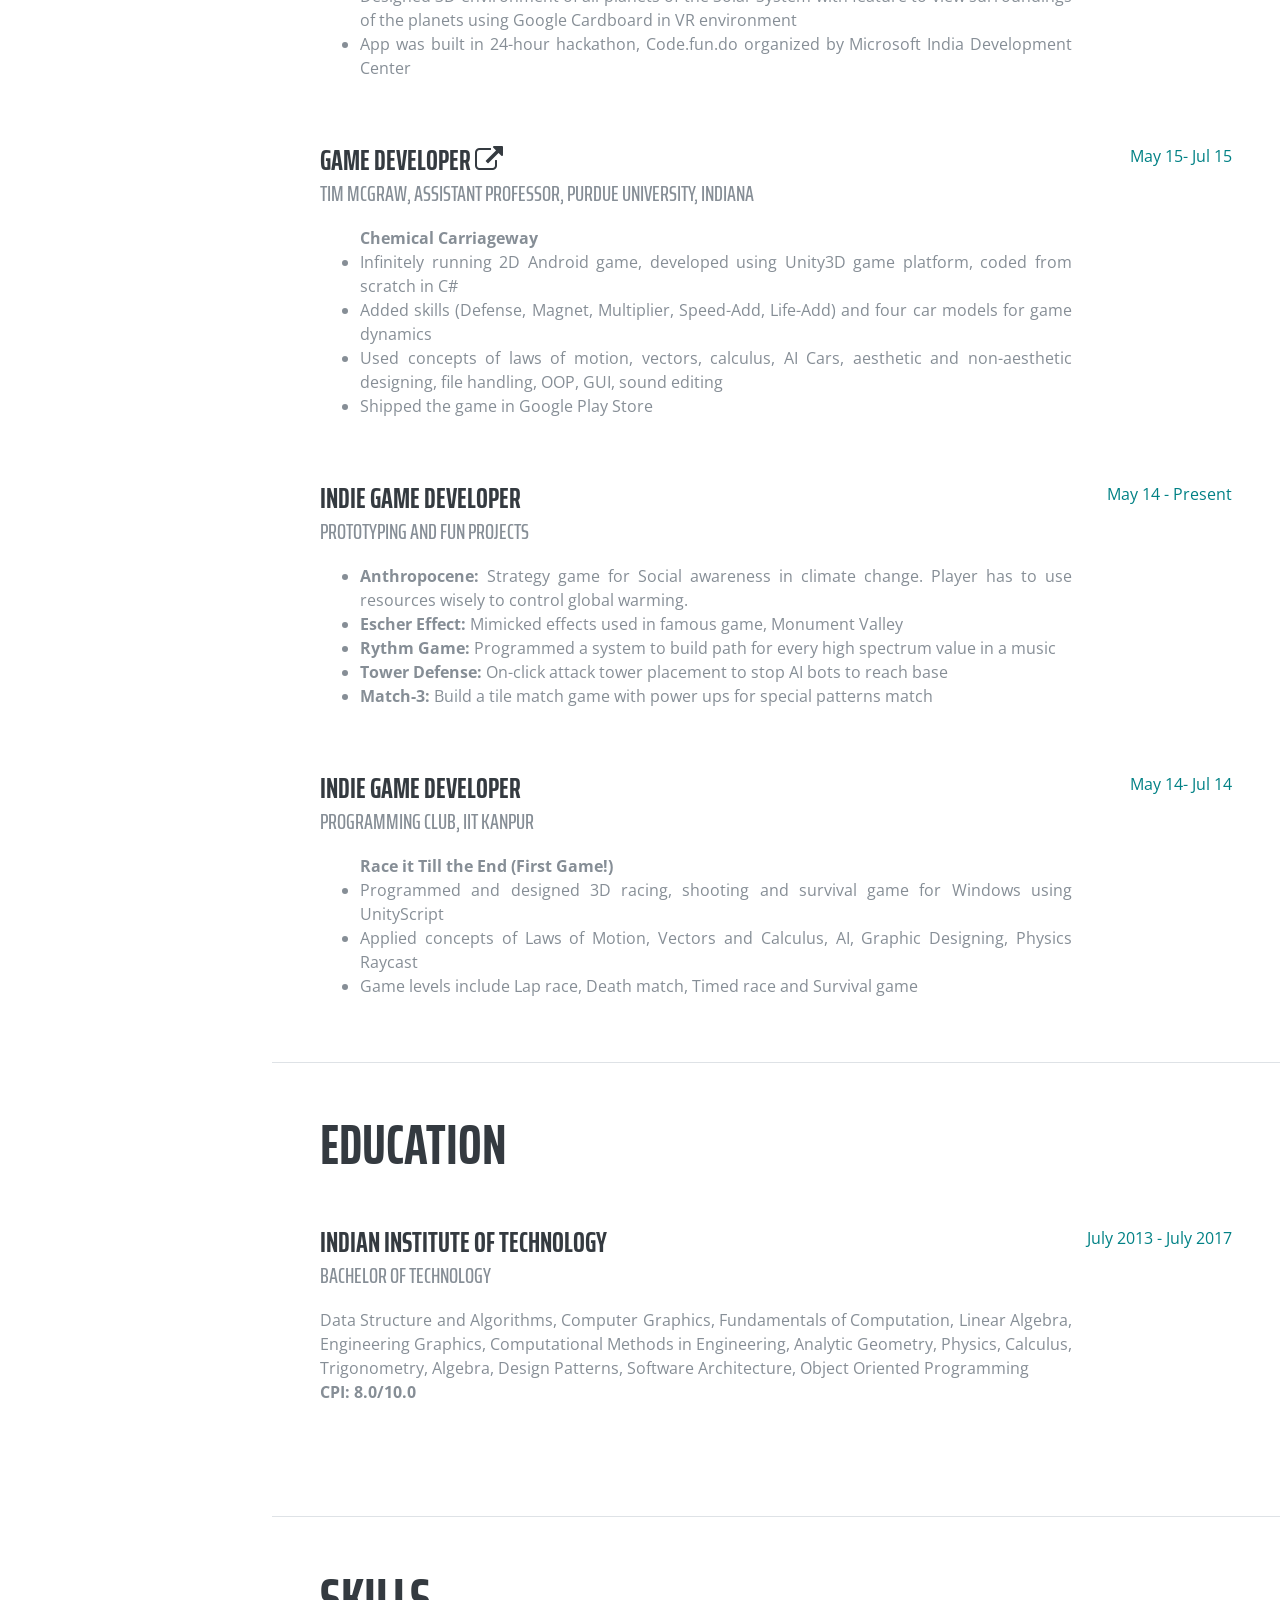
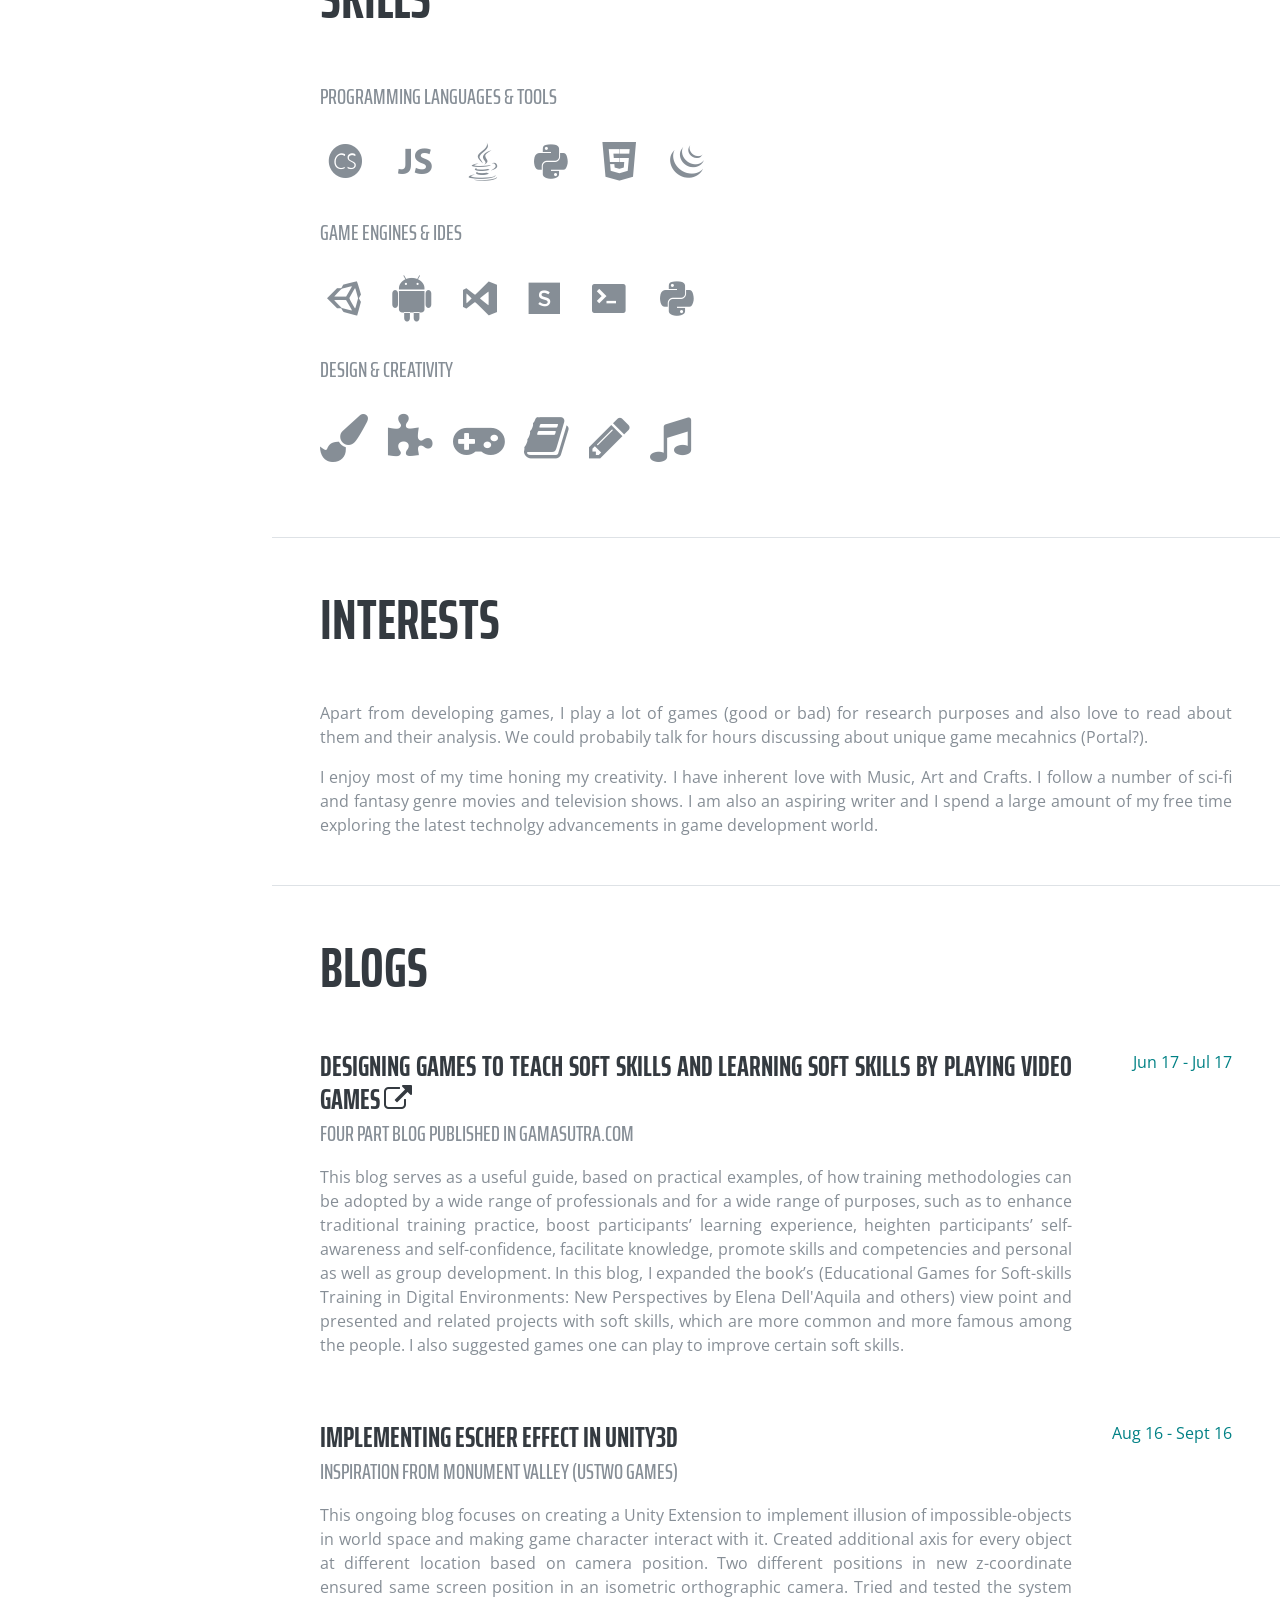
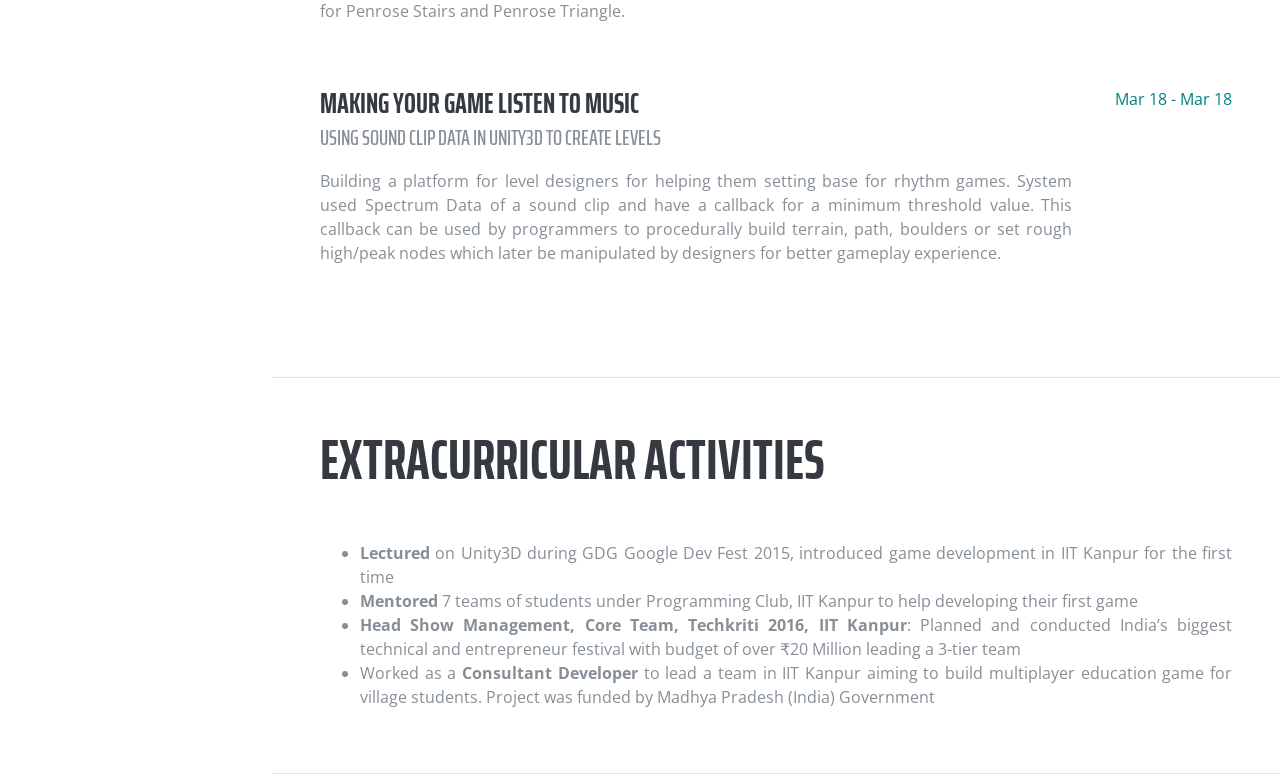
==== commit fdaba504: "port 1" ====
--- a/resume/index.html
+++ b/resume/index.html
@@ -65,7 +65,7 @@
             <a id="ScrollTo-blogs" class="nav-link js-scroll-trigger" href="#blogs">Blogs</a>
           </li>
           <li class="nav-item">
-            <a class="nav-link js-scroll-trigger" href="NeerajSThakurResume.pdf" download="NeerajSThakurResume.pdf">Download</a>
+            <a class="nav-link js-scroll-trigger" href="Gustian Resume.pdf" download="Gustian Resume.pdf">Download</a>
           </li>
         </ul>
       </div>
@@ -128,7 +128,7 @@
             </li>
           </ul>
           <p style="float: right" class="list-inline-item">
-            <a href="NeerajSThakurResume.pdf" download="NeerajSThakurResume.pdf">
+            <a href="Gustian Resume.pdf" download="Gustian Resume.pdf">
               <span class="fa-stack fa-lg">
                 <i class="fa fa-circle fa-stack-2x"></i>
                 <i class="fa fa-download fa-stack-1x fa-inverse"></i>
@@ -145,8 +145,8 @@
   
             <div class="resume-item d-flex flex-column flex-md-row mb-5">
               <div class="resume-content mr-auto">
-                <a target="_blank" href="https://ieeexplore.ieee.org/document/8088450/"><h3 class="mb-0">Reactive Display for Virtual Reality <i class="fa fa-external-link"></i></h3></a>
-                <div class="subheading mb-3">ISMAR (IEEE Symposium on Mixed and Augmented Reality)</div>
+                <a target="_blank" ><h3 class="mb-0">Reactive Display for Virtual Reality </h3></a>
+                <div class="subheading mb-3">IGGO (IEEE Symposium on Mixed and Augmented Reality)</div>
                 <p>The feeling of presence in virtual reality has enabled a large number of applications. These applications typically deal with 360° content. However, a large amount of existing content is available in terms of images and videos i.e 2D content. Unfortunately, these do not react to the viewer's position or motion when viewed through a VR HMD. Thus in this work, we propose reactive displays for VR which instigate a feeling of discovery while exploring 2D content. We create this by taking into account user's position and motion to compute homography based mappings that adapt the 2D content and re-project it onto the display. This allows the viewer to obtain a more richer experience of interacting with 2D content similar to the effect of viewing through the window at a scene. We also provide a VR interface that uses a constrained set of reactive displays to easily browse through 360° content using <b>Homography</b> (Computer Vision) and dynamic field of view of camera. The proposed interface tackles the problem of nausea caused by existing interfaces like photospheres by providing a natural room-like intermediate interface before changing 360° content. We perform user studies to evaluate both of our interfaces. The results show that the proposed reactive display interfaces are indeed beneficial.</p>
               </div>
               <div class="resume-date text-md-right">
@@ -161,29 +161,31 @@
 
           <div class="resume-item d-flex flex-column flex-md-row mb-5">
             <div class="resume-content mr-auto">
-              <h3 class="mb-0">Jr. Game Programmer</h3>
-              <div class="subheading mb-3">Centre for Content Creation, Malaysia</div>
+              <h3 class="mb-0">Senior Unity Developer</h3>
+              <div class="subheading mb-3">Nomad Tech Solution Limited - London, UK</div>
               <ul>
-                  <li>Building game aiming to teach biology to younger audience in Unity3D and C# for iOS and Android in Unity3D and C# (VS code IDE)</li>
-                  <li>In-charge of Android Builds and debugging for same platform. Used Git version control on Source Tree </li>
-                  <li>Built special skills, weapon auto-toggle, status & hit VFX, gyro camera mini-game and in-game alert system</li>
-                  <li>Helped in AI, 3Cs, Animations, UI, Shader Graph, bugs fix, Optimization and Scriptable Render Pipeline</li>
-                  <li>Actively participated in discussions and proposed new methods to improve and optimize functionality</li>
-              </ul>
-            </div>
-            <div class="resume-date text-md-right">
-              <span class="text-primary">Jan 18 - Present</span>
-            </div>
-          </div>
-
-          <div class="resume-item d-flex flex-column flex-md-row mb-5">
-            <div class="resume-content mr-auto">
-              <h3 class="mb-0">Unity Shader Programmer, Freelancer</h3>
-              <div class="subheading mb-3">Build Corner, Delhi</div>              
-              <ul>VR Tile Visualiser
-                  <li>Wrote Surface Shaders in Cg/HLSL (Unity3D) for VR Occulus Go build</li>
-                  <li>Realistic Tile Visualiser with dynamic tiles and patterns with different grout</li>
-                  <li>Helped team to set-up for most optimised yet best quality Unity3D settings</li>
+                  <li>Led development of multiple 3D mobile games, including WithPuppy, delivering optimized gameplay mechanics, animations, and smooth cross-platform builds (iOS/Android).</li>
+                  <li>Designed and prototyped multiplayer systems using Colyseus + Unity for real-time state synchronization with scalable server architecture.</li>
+                  <li>Implemented MMORPG-style core systems (inventory, trading, rendering, progression).</li>
+                  <li>Optimized rendering and gameplay pipelines to reduce draw calls and improve mobile & VR performance under strict GPU/CPU limits.•   Optimize the core game play system, daw calls for mobile and VR, where GPU/CPU limits are tighter.</li>
+                  <li>Integrated third-party SDKs and Unity Assets, streamlining workflows and feature expansion.</li>
+                  <li>Built and tested AR/VR prototypes (Oculus, ARKit/ARCore), leveraging the Unity XR Toolkit for immersive user experiences.</li>
+              </ul>
+            </div>
+            <div class="resume-date text-md-right">
+              <span class="text-primary">Oct 10 2020 - May 23 2025</span>
+            </div>
+          </div>
+
+          <div class="resume-item d-flex flex-column flex-md-row mb-5">
+            <div class="resume-content mr-auto">
+              <h3 class="mb-0">Junior Unity Developer</h3>
+              <div class="subheading mb-3">Cuber Mix Solution Limited - London, UK</div>              
+              <ul>
+                  <li>DevelopeCard and maintained 2D card-style games (poker-like) with engaging gameplay mechanics.</li>
+                  <li>Built server-side components using IOCP, implementing authentication and authorization systems.</li>
+                  <li>Helped team to set-up for most optimised yet best quality Unity2D settings</li>
+                  <li>Contributed to event updates and live service features, enhancing player engagement.•   Implemented and optimized multiplayer networking ensuring low-latency, reliable, and scalable gameplay.</li>
               </ul>
             </div>
             <div class="resume-date text-md-right">
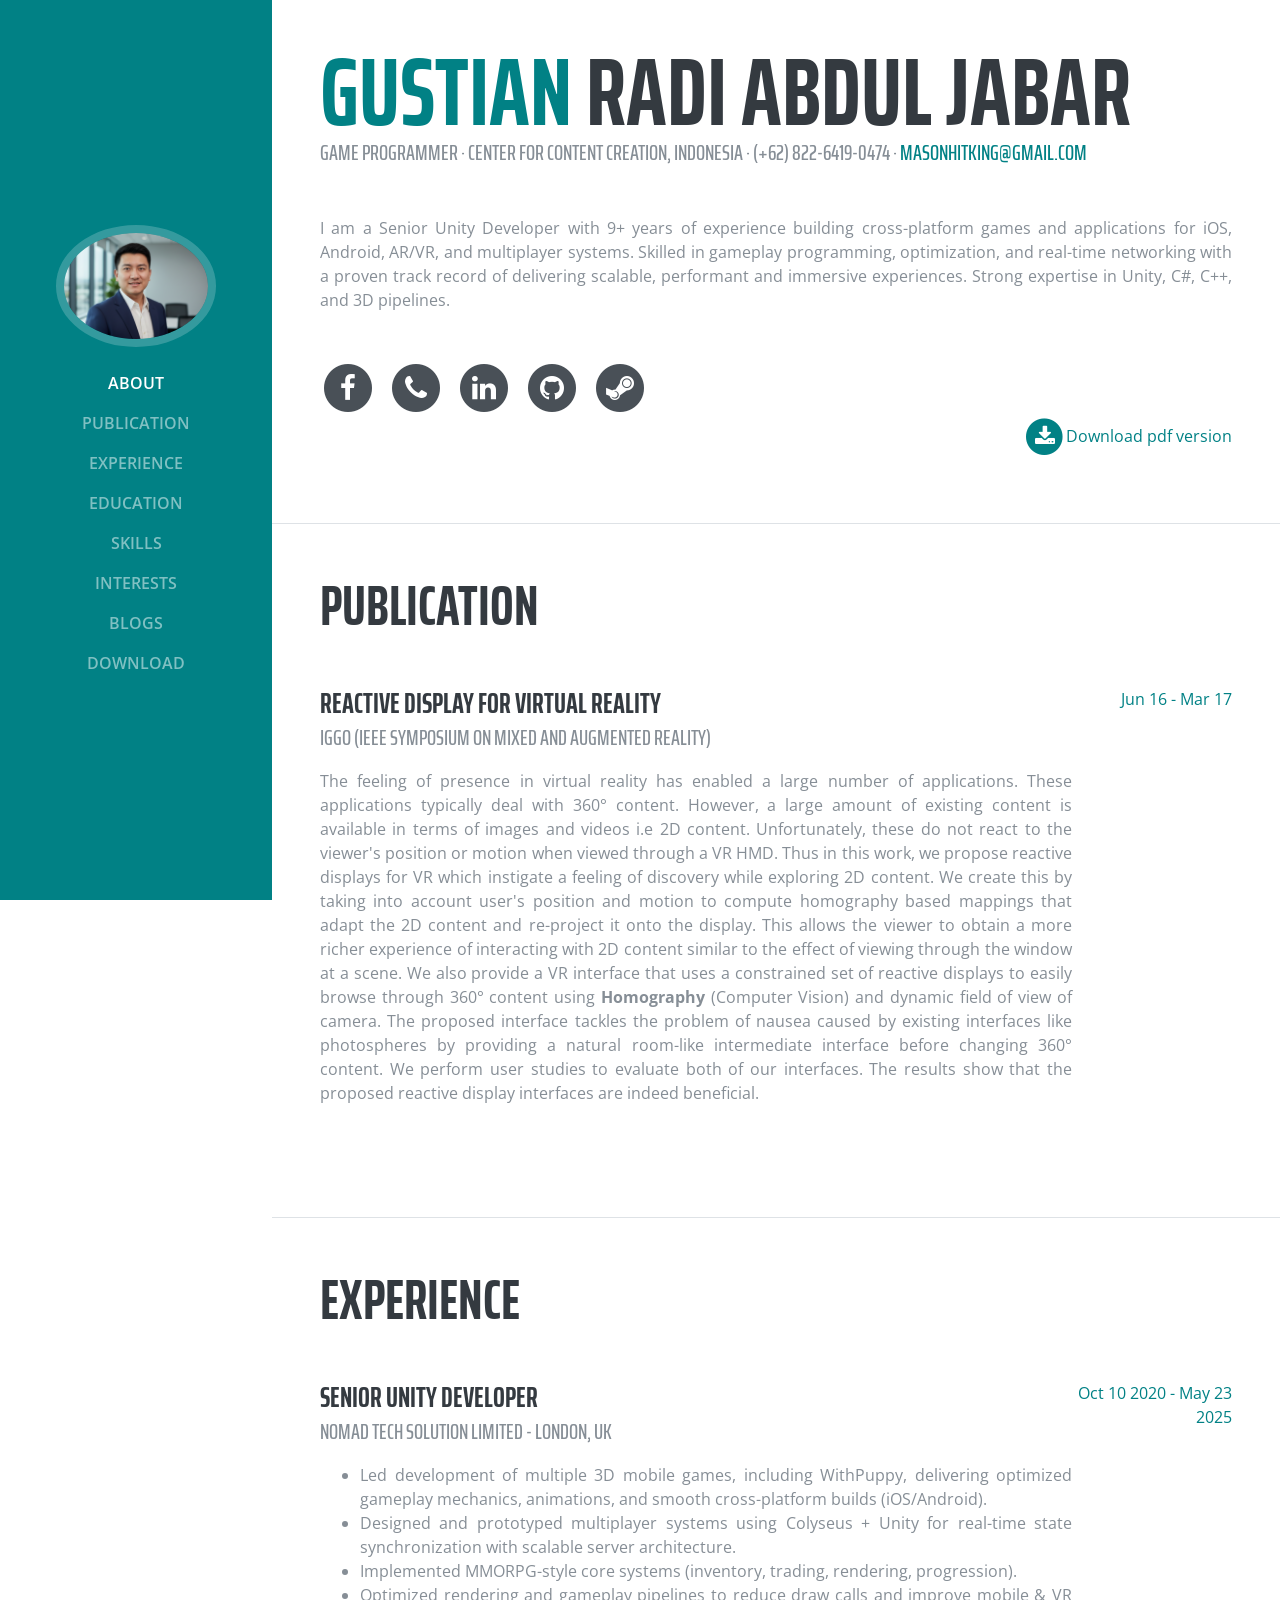
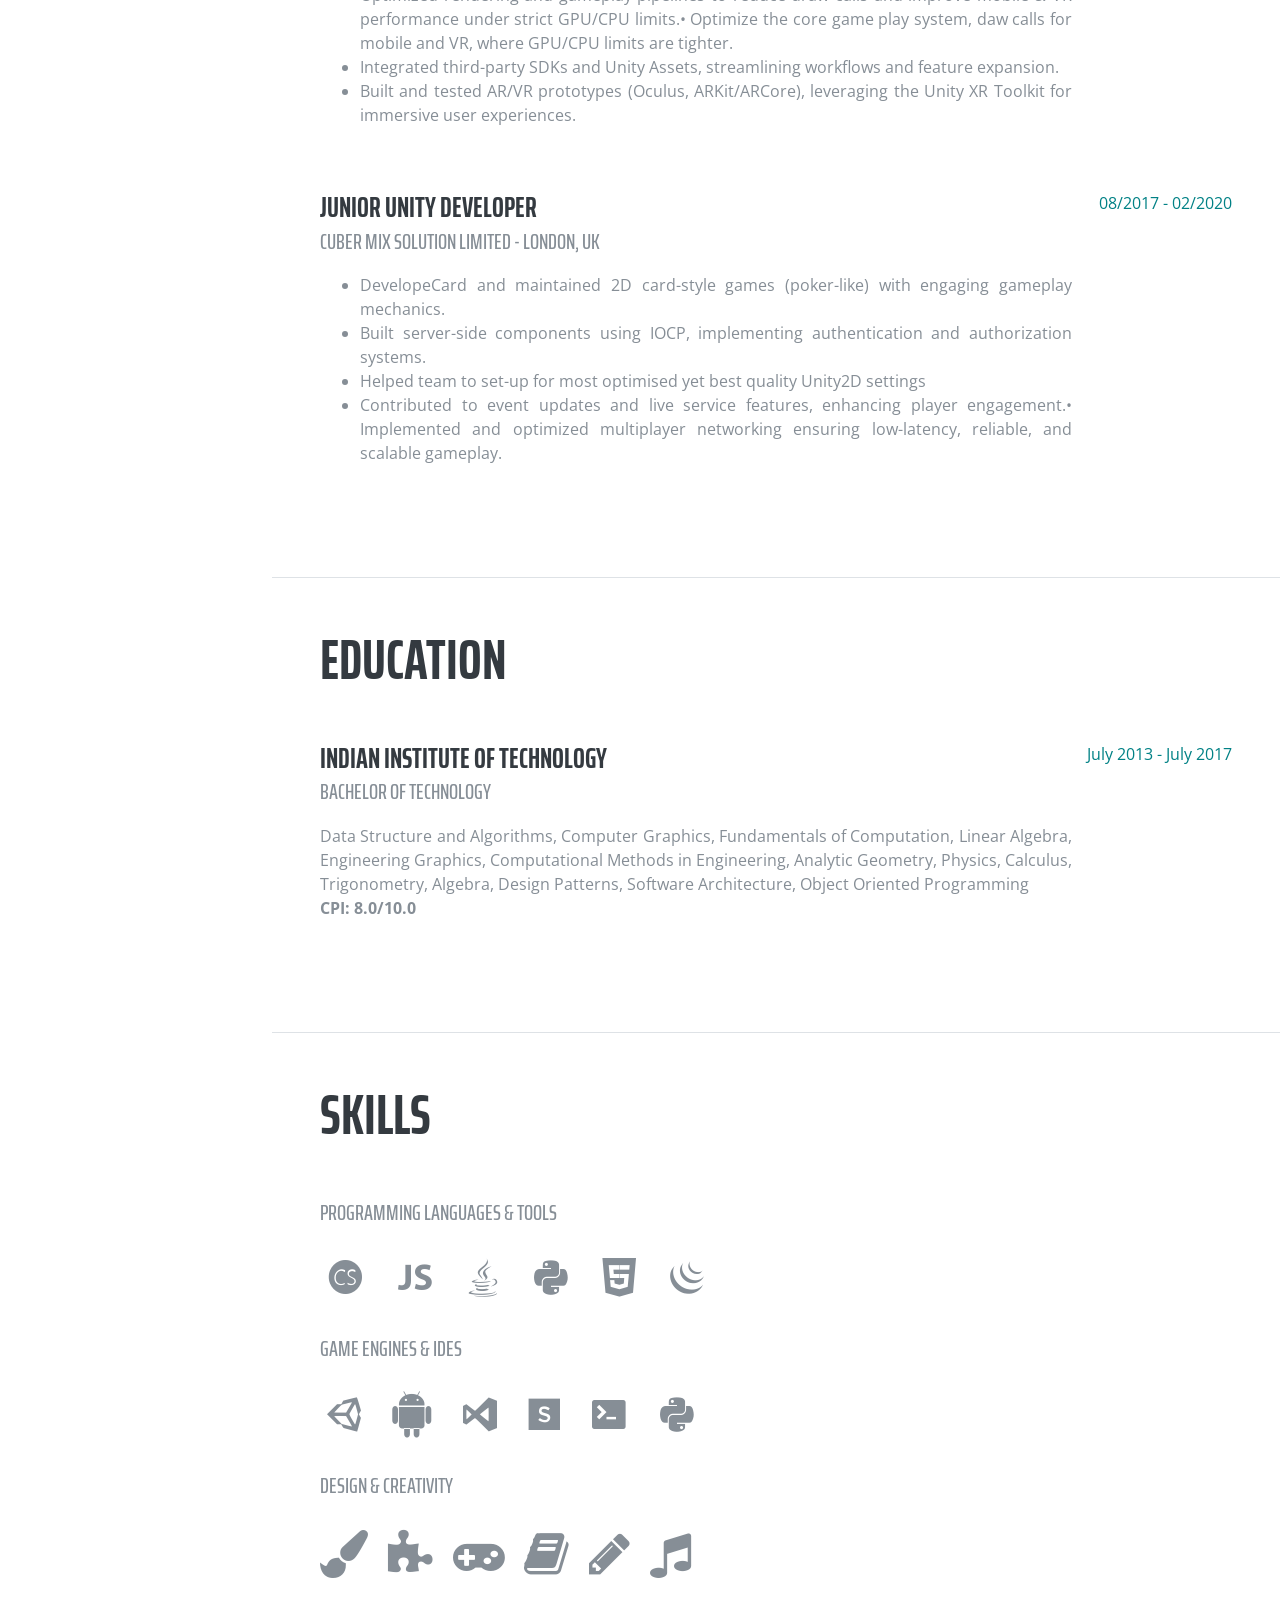
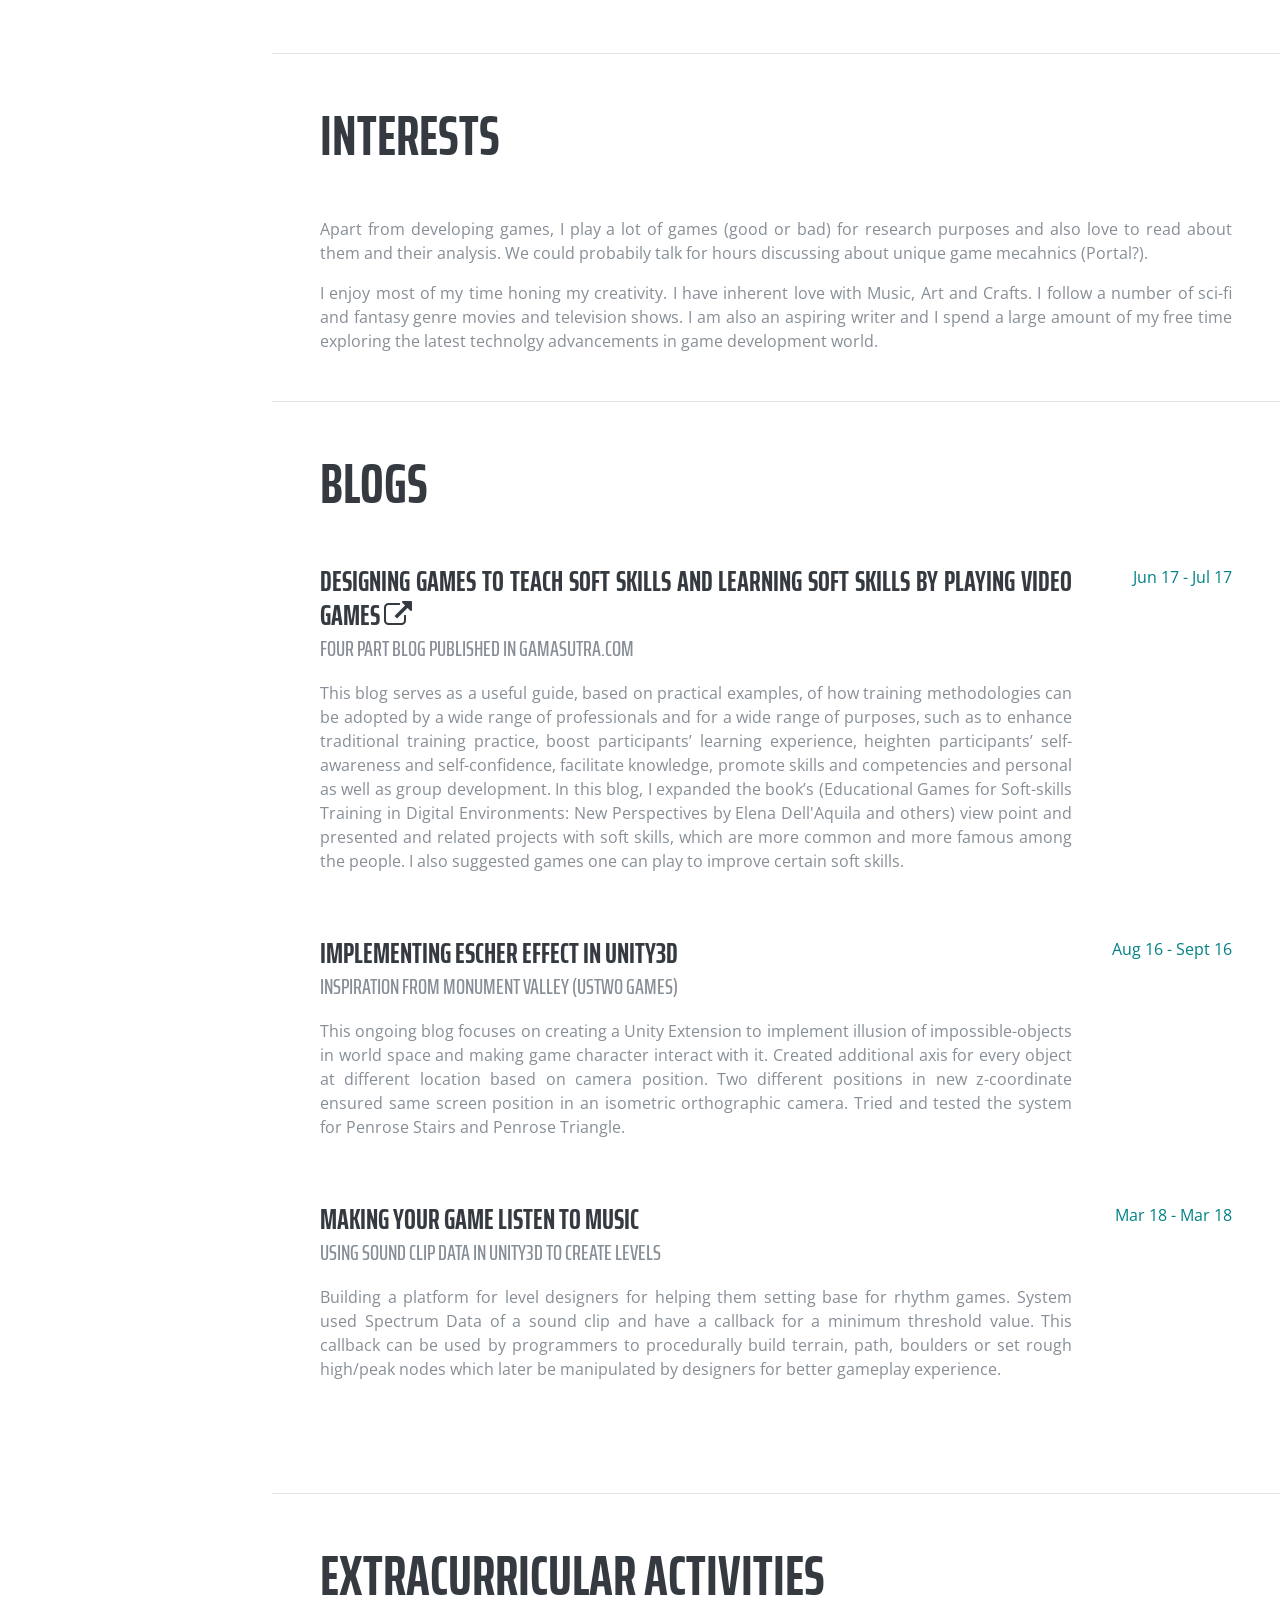
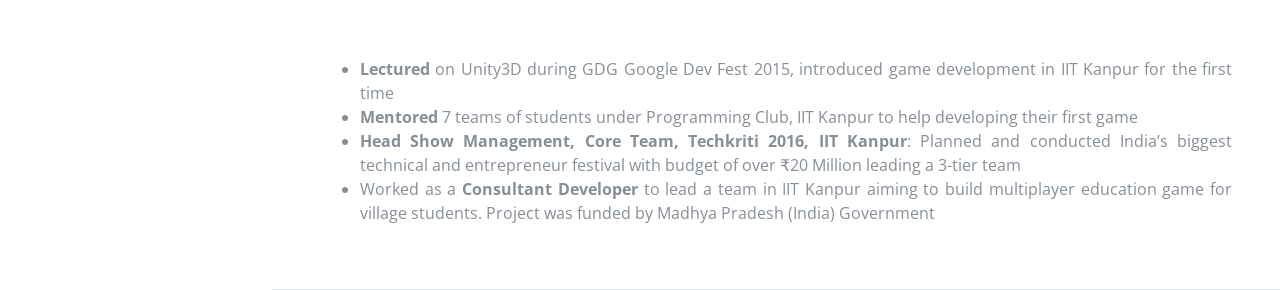
==== commit eff53933: "port2" ====
--- a/resume/index.html
+++ b/resume/index.html
@@ -189,11 +189,11 @@
               </ul>
             </div>
             <div class="resume-date text-md-right">
-              <span class="text-primary">Nov 17 - Jan 18</span>
-            </div>
-          </div>
-
-          <div class="resume-item d-flex flex-column flex-md-row mb-5">
+              <span class="text-primary">08/2017 - 02/2020</span>
+            </div>
+          </div>
+
+          <!-- <div class="resume-item d-flex flex-column flex-md-row mb-5">
             <div class="resume-content mr-auto">
               <a target="_blank" href="https://play.google.com/store/apps/details?id=com.tp.shirodash"><h3 class="mb-0">Game Programmer <i class="fa fa-external-link"></i></h3></a>
               <div class="subheading mb-3">Talking Pixel, Mumbai</div>
@@ -225,9 +225,9 @@
               <div class="resume-date text-md-right">
                 <span class="text-primary">Mar 17 - Mar 17</span>
               </div>
-            </div>
-
-          <div class="resume-item d-flex flex-column flex-md-row mb-5">
+            </div> -->
+
+          <!-- <div class="resume-item d-flex flex-column flex-md-row mb-5">
             <div class="resume-content mr-auto">
               <h3 class="mb-0">Intern Game Programmer</h3>
               <div class="subheading mb-3">Mech Mocha Game Std. Pvt. Lim., Bangaluru</div>
@@ -240,11 +240,10 @@
             <div class="resume-date text-md-right">
               <span class="text-primary">May 16- Jul 16</span>
             </div>
-          </div>
-
-          <div class="resume-item d-flex flex-column flex-md-row mb-5">
-            <div class="resume-content mr-auto">
-              <!-- <a target="_blank" href="https://www.youtube.com/watch?v=58QLQCEOeGo"><h3 class="mb-0">Hackathon, IIT Kanpur <i class="fa fa-external-link"></i></h3></a> -->
+          </div> -->
+
+          <!-- <div class="resume-item d-flex flex-column flex-md-row mb-5">
+            <div class="resume-content mr-auto">
               <div class="subheading mb-3">Code.fun.do, Microsoft India Pvt. Lim.</div>
               <ul><b>VR-AR Encyclopedia</b>
                   <li>Virtual and augmented reality education encyclopedia for Google Cardboard in Unity3D and C#</li>
@@ -256,9 +255,9 @@
             <div class="resume-date text-md-right">
               <span class="text-primary">Aug 15 - Aug 15</span>
             </div>
-          </div>
-
-          <div class="resume-item d-flex flex-column flex-md-row mb-5">
+          </div> -->
+
+          <!-- <div class="resume-item d-flex flex-column flex-md-row mb-5">
             <div class="resume-content mr-auto">
               <a target="_blank" href="https://play.google.com/store/apps/details?id=com.Blinds_FaithCC.ChemicalCarriageway"><h3 class="mb-0">Game Developer <i class="fa fa-external-link"></i></h3></a>
               <div class="subheading mb-3">Tim McGraw, Assistant Professor, Purdue University, Indiana</div>
@@ -305,7 +304,7 @@
           <div class="resume-date text-md-right">
             <span class="text-primary">May 14- Jul 14</span>
           </div>
-        </div>
+        </div> -->
 
       </section>
 
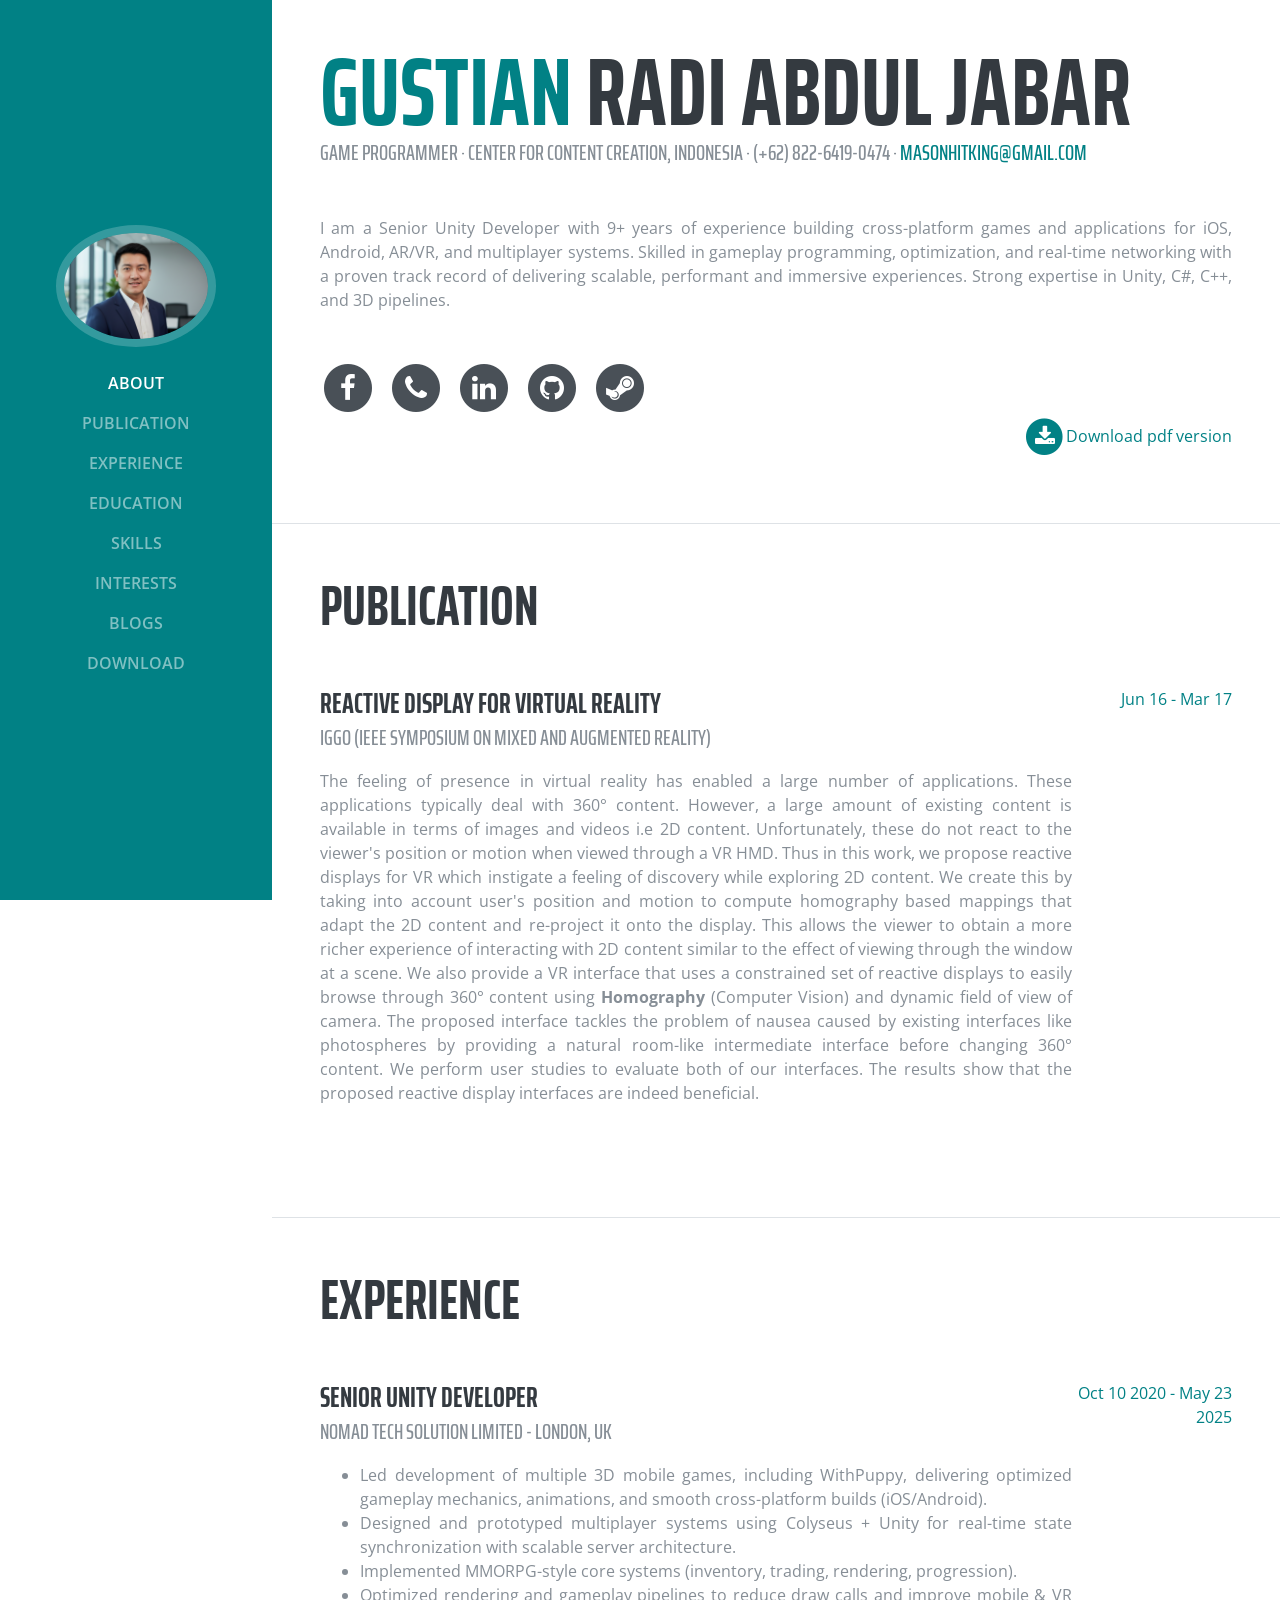
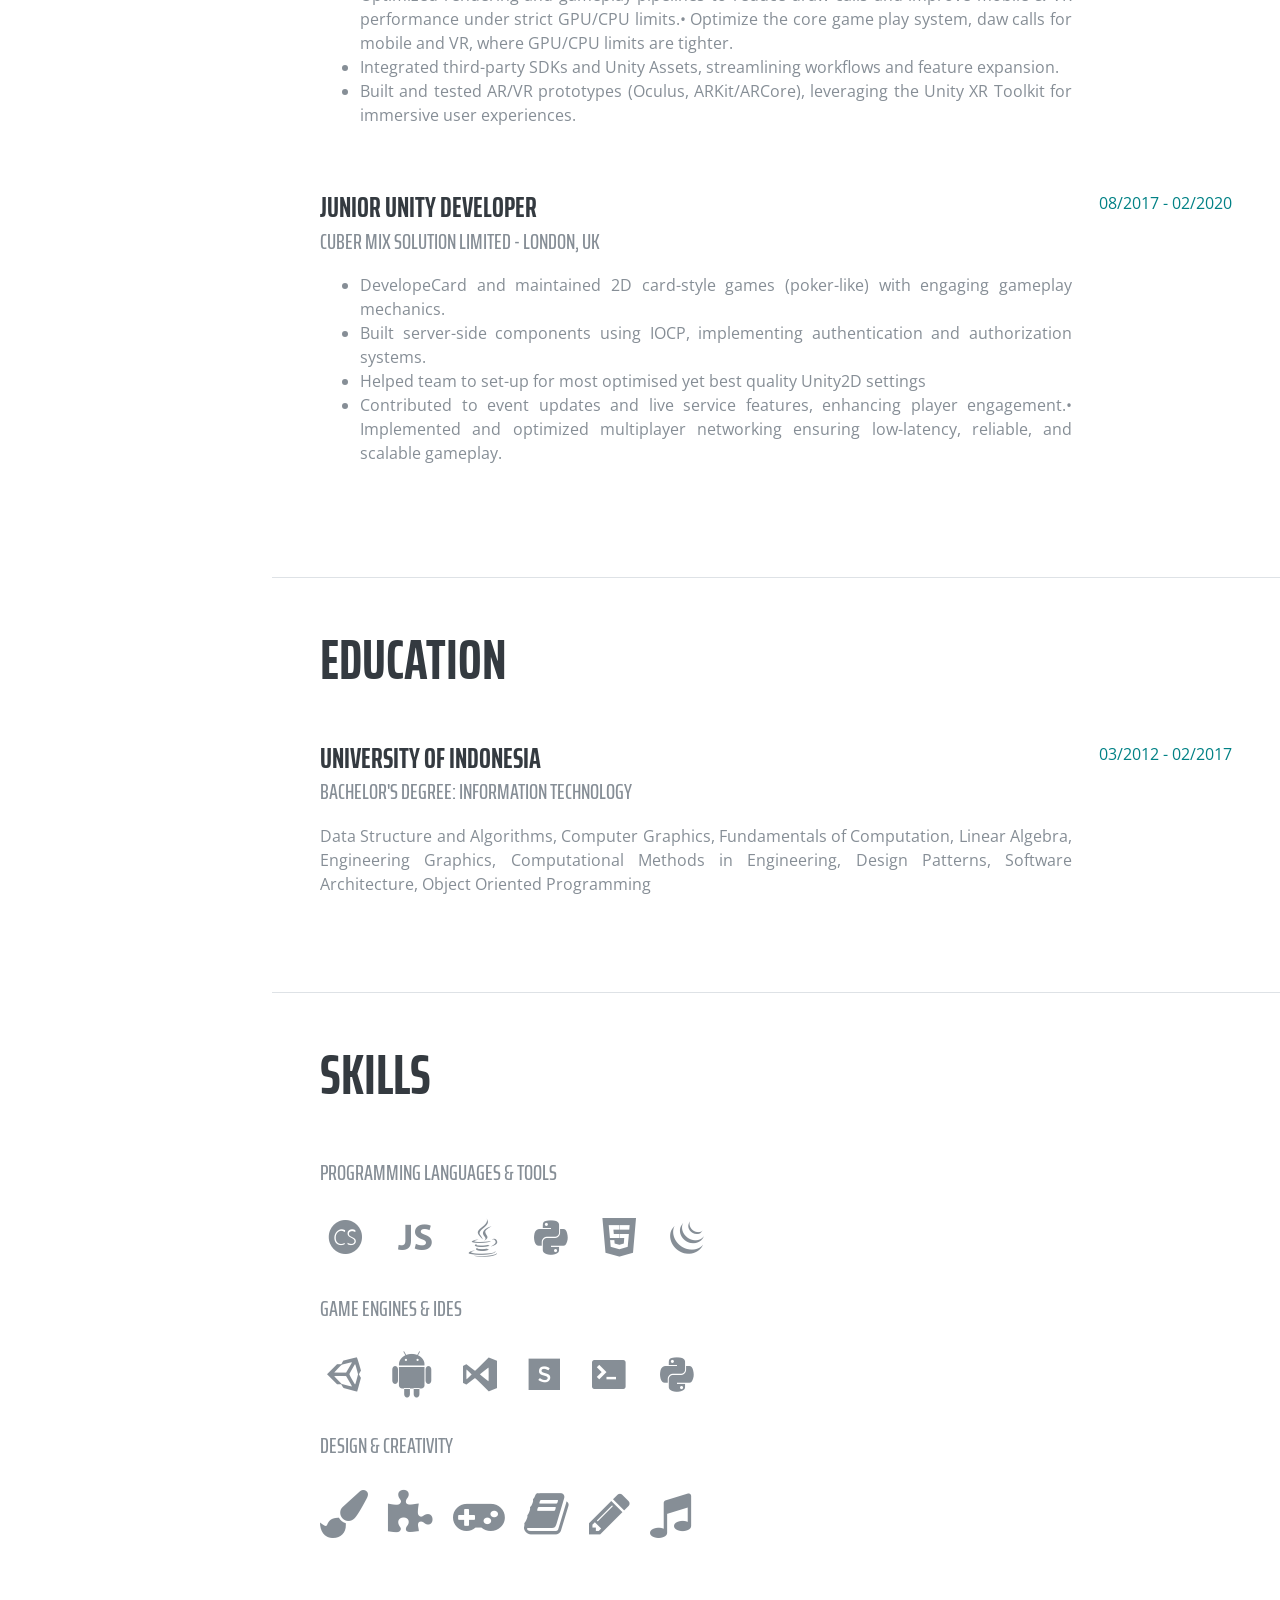
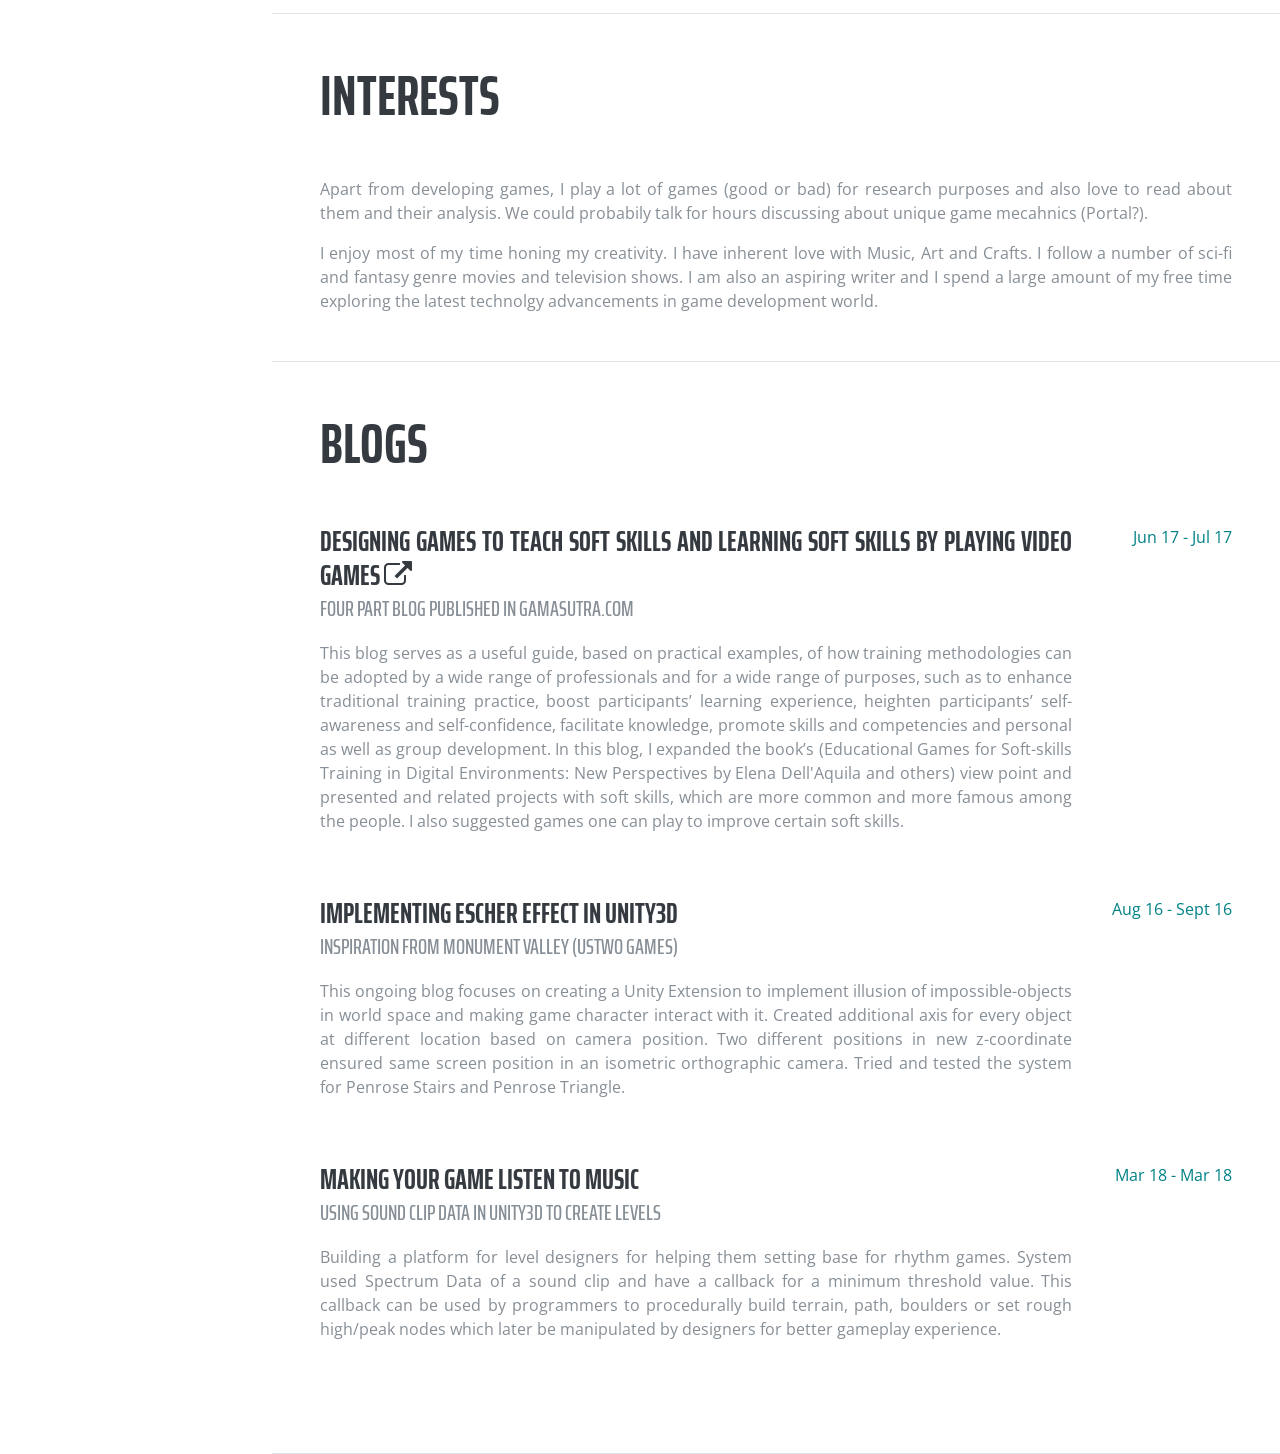
==== commit 432d5747: "port3" ====
--- a/resume/index.html
+++ b/resume/index.html
@@ -314,13 +314,12 @@
 
           <div class="resume-item d-flex flex-column flex-md-row mb-5">
             <div class="resume-content mr-auto">
-              <h3 class="mb-0">Indian Institute of Technology</h3>
-              <div class="subheading mb-3">Bachelor of Technology</div>
-              <div>Data Structure and Algorithms, Computer Graphics, Fundamentals of Computation, Linear Algebra, Engineering Graphics, Computational Methods in Engineering, Analytic Geometry, Physics, Calculus, Trigonometry, Algebra, Design Patterns, Software Architecture, Object Oriented Programming</div>
-              <p><b>CPI: 8.0/10.0</b></p>
-            </div>
-            <div class="resume-date text-md-right">
-              <span class="text-primary">July 2013 - July 2017</span>
+              <h3 class="mb-0">University of Indonesia</h3>
+              <div class="subheading mb-3">Bachelor's degree: Information Technology</div>
+              <div>Data Structure and Algorithms, Computer Graphics, Fundamentals of Computation, Linear Algebra, Engineering Graphics, Computational Methods in Engineering, Design Patterns, Software Architecture, Object Oriented Programming</div>
+            </div>
+            <div class="resume-date text-md-right">
+              <span class="text-primary">03/2012 - 02/2017</span>
             </div>
           </div>
 
@@ -441,7 +440,7 @@
         </div>
       </section>
 
-      <section class="resume-section p-3 p-lg-5 d-flex flex-column" id="extracurricular">
+      <!-- <section class="resume-section p-3 p-lg-5 d-flex flex-column" id="extracurricular">
         <div class="my-auto">
           <h2 class="mb-5">Extracurricular Activities</h2>
           <ul>
@@ -451,7 +450,7 @@
             <li>Worked as a <b>Consultant Developer</b> to lead a team in IIT Kanpur aiming to build multiplayer education game for village students. Project was funded by Madhya Pradesh (India) Government</li>
         </ul>
         </div>
-      </section>
+      </section> -->
 
     </div>
 
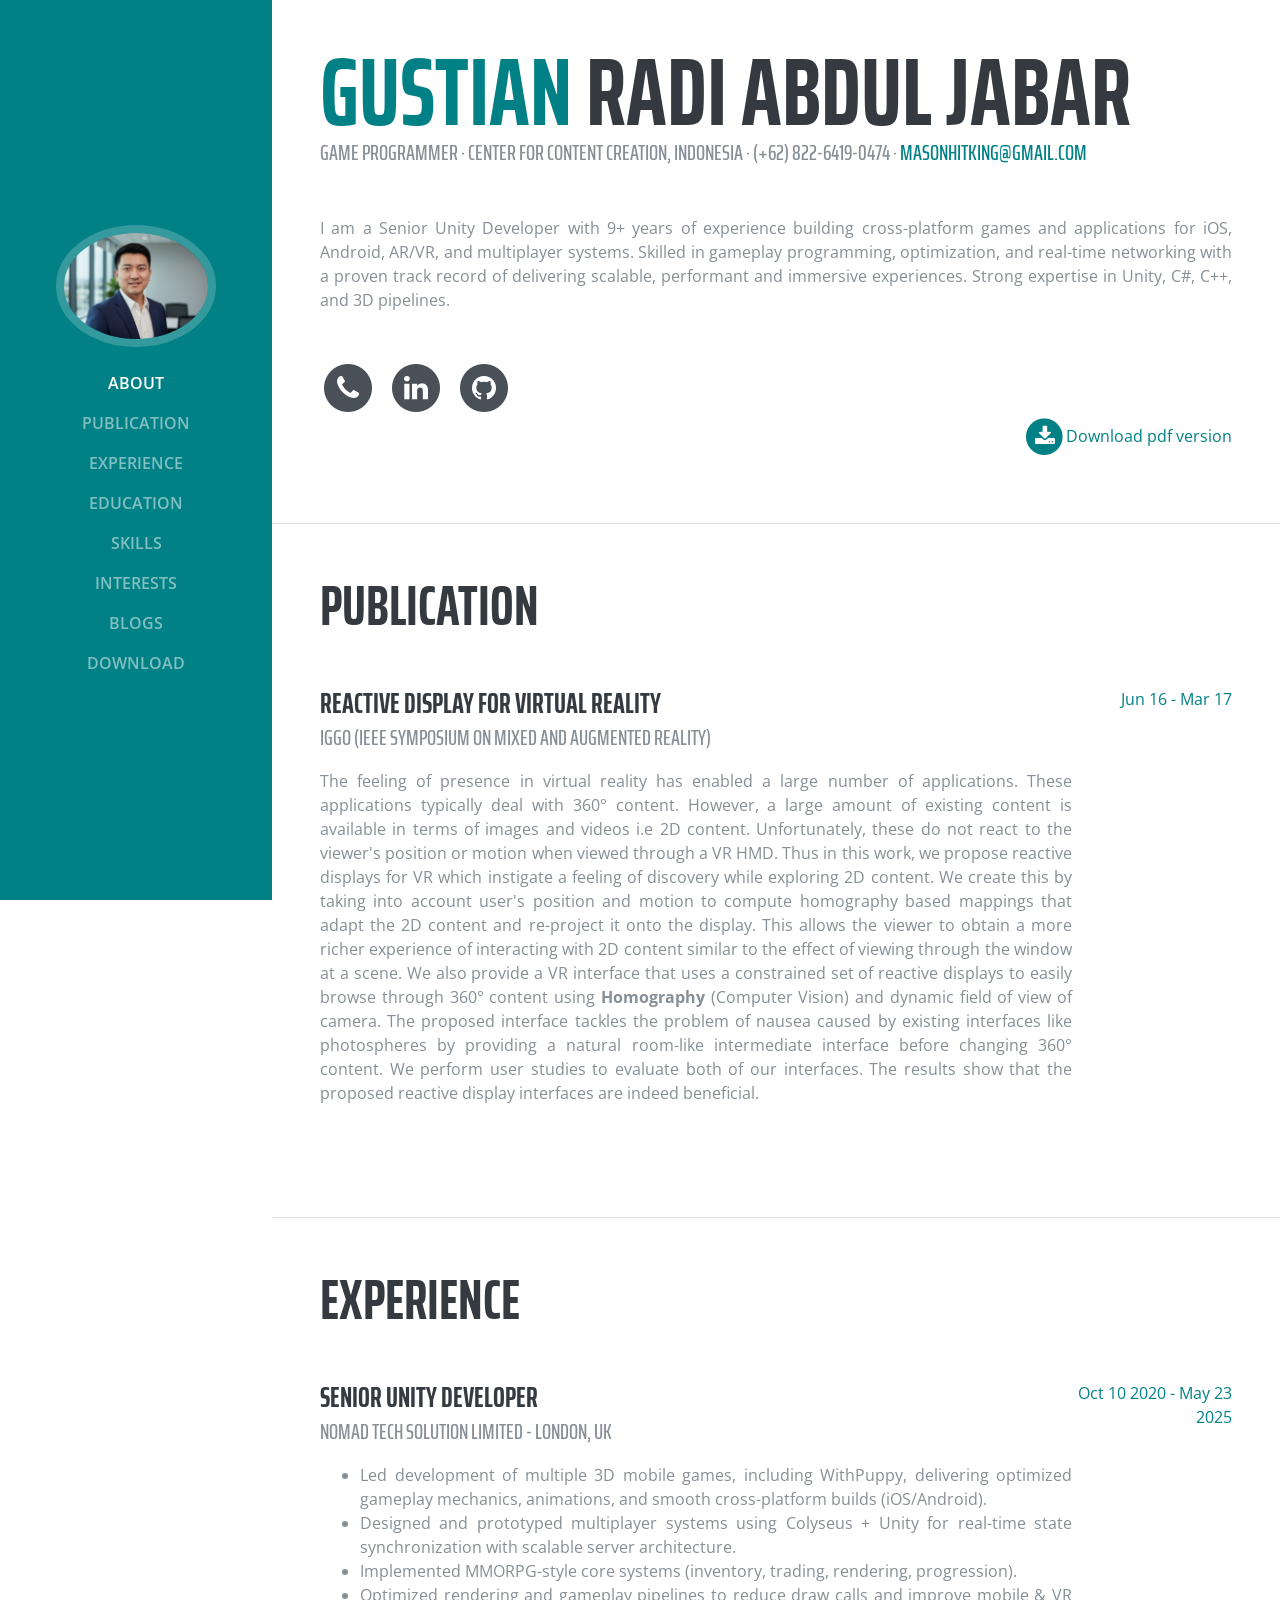
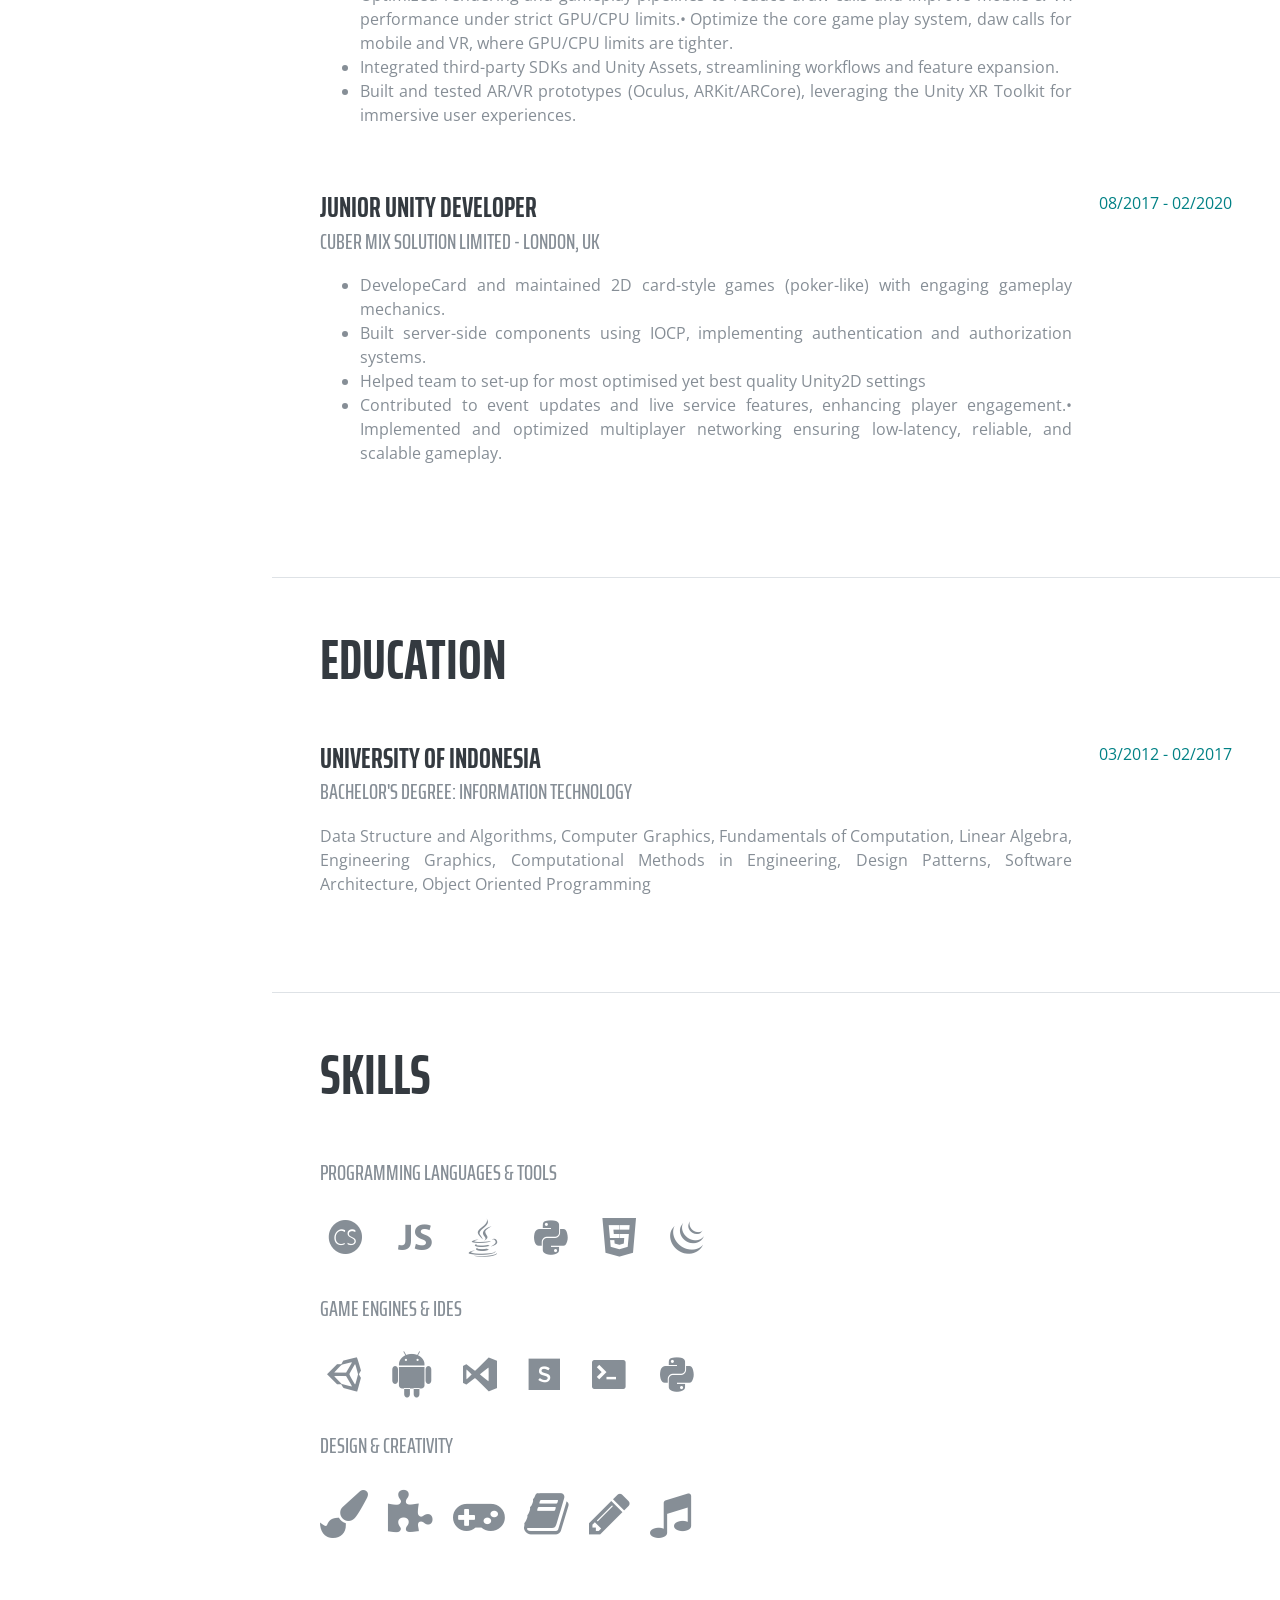
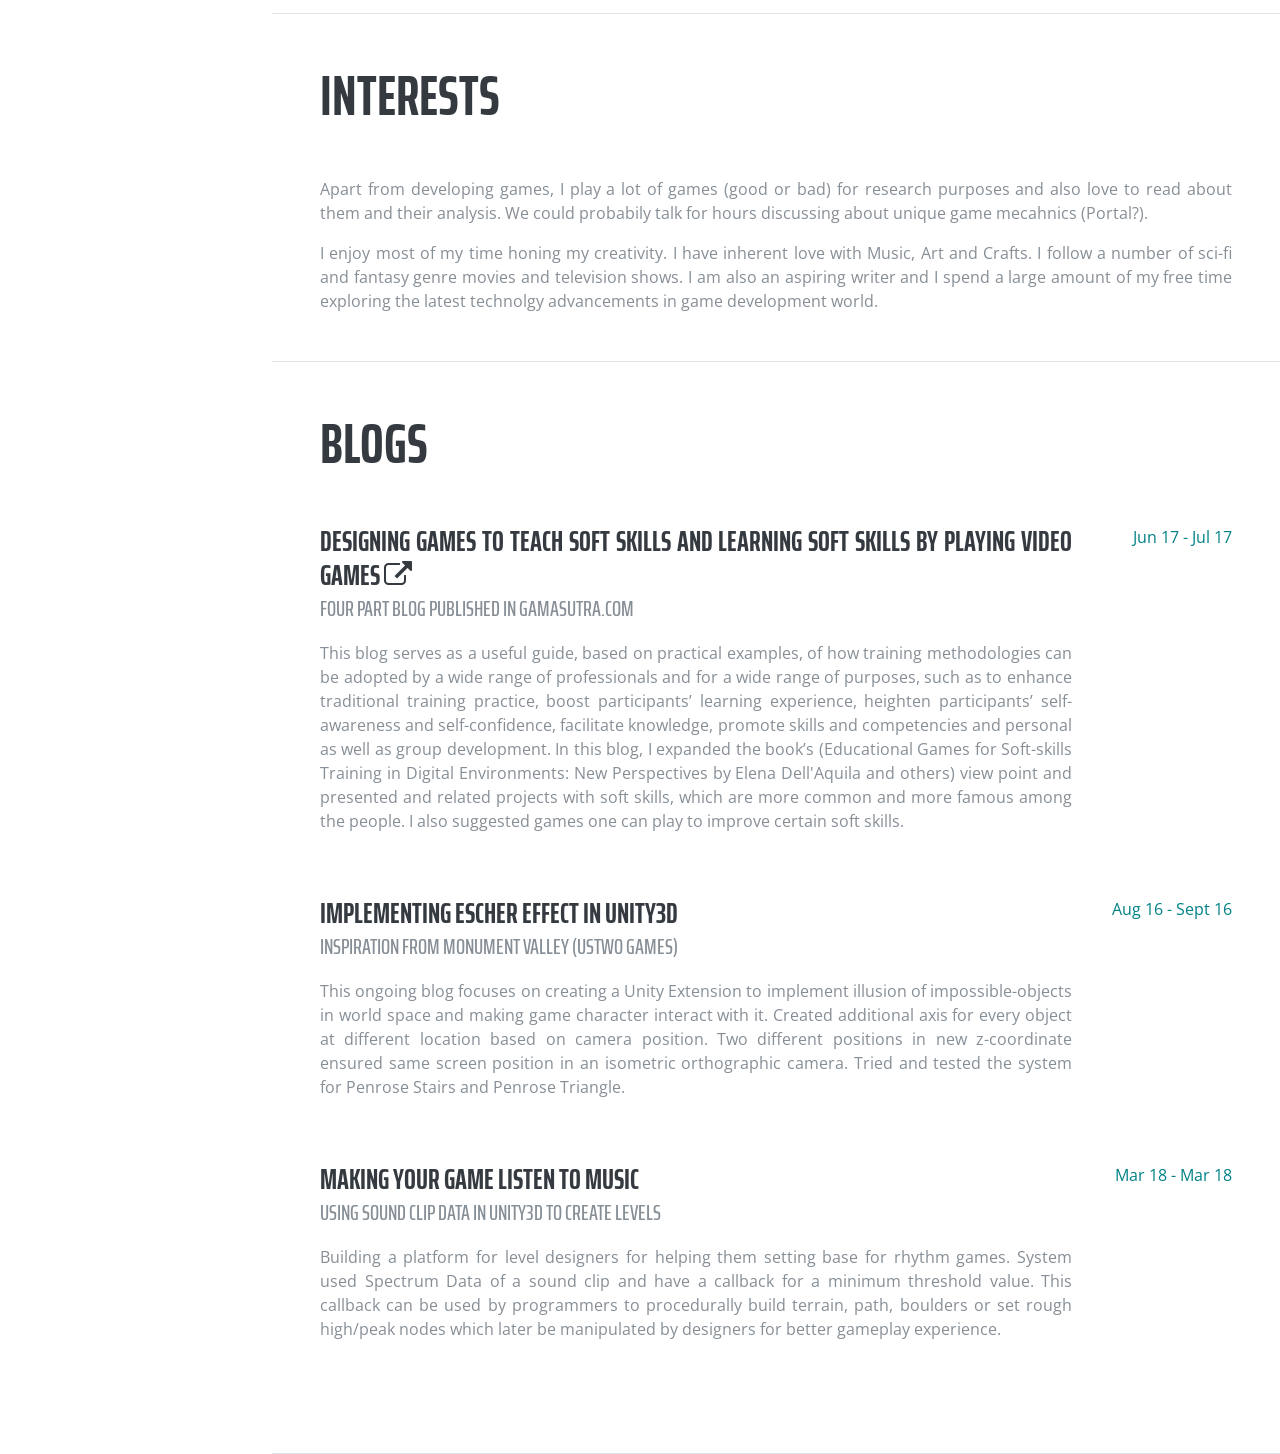
==== commit 3b8fbab7: "fix social" ====
--- a/resume/index.html
+++ b/resume/index.html
@@ -86,16 +86,16 @@
           </div>
           <p class="mb-5">I am a Senior Unity Developer with 9+ years of experience building cross-platform games and applications for iOS, Android, AR/VR, and multiplayer systems. Skilled in gameplay programming, optimization, and real-time networking with a proven track record of delivering scalable, performant and immersive experiences. Strong expertise in Unity, C#, C++, and 3D pipelines.</p>
           <ul class="list-inline list-social-icons mb-0">
-            <li class="list-inline-item">
-              <a href="https://www.facebook.com/NrjNicks" target="_blank">
+            <!-- <li class="list-inline-item">
+              <a href="https://www.facebook.com/" target="_blank">
                 <span class="fa-stack fa-lg">
                   <i class="fa fa-circle fa-stack-2x"></i>
                   <i class="fa fa-facebook fa-stack-1x fa-inverse"></i>
                 </span>
               </a>
-            </li>
-            <li class="list-inline-item">
-              <a href="tel:+919795694418">
+            </li> -->
+            <li class="list-inline-item">
+              <a href="tel:+6282264190474">
                 <span class="fa-stack fa-lg">
                   <i class="fa fa-circle fa-stack-2x"></i>
                   <i class="fa fa-phone fa-stack-1x fa-inverse"></i>
@@ -103,7 +103,7 @@
               </a>
             </li>
             <li class="list-inline-item">
-              <a href="https://www.linkedin.com/in/nrjnicks" target="_blank">
+              <a href="https://www.linkedin.com/in/gustian-4051bb271/" target="_blank">
                 <span class="fa-stack fa-lg">
                   <i class="fa fa-circle fa-stack-2x"></i>
                   <i class="fa fa-linkedin fa-stack-1x fa-inverse"></i>
@@ -111,21 +111,21 @@
               </a>
             </li>
             <li class="list-inline-item">
-              <a href="https://github.com/Nrjnicks" target="_blank">
+              <a href="https://github.com/Sedolg" target="_blank">
                 <span class="fa-stack fa-lg">
                   <i class="fa fa-circle fa-stack-2x"></i>
                   <i class="fa fa-github fa-stack-1x fa-inverse"></i>
                 </span>
               </a>
             </li>
-            <li class="list-inline-item">
-              <a href="https://steamcommunity.com/id/nrjnicks/" target="_blank">
+            <!-- <li class="list-inline-item">
+              <a href="https://steamcommunity.com" target="_blank">
                 <span class="fa-stack fa-lg">
                   <i class="fa fa-circle fa-stack-2x"></i>
                   <i class="fa fa-steam fa-stack-1x fa-inverse"></i>
                 </span>
               </a>
-            </li>
+            </li> -->
           </ul>
           <p style="float: right" class="list-inline-item">
             <a href="Gustian Resume.pdf" download="Gustian Resume.pdf">
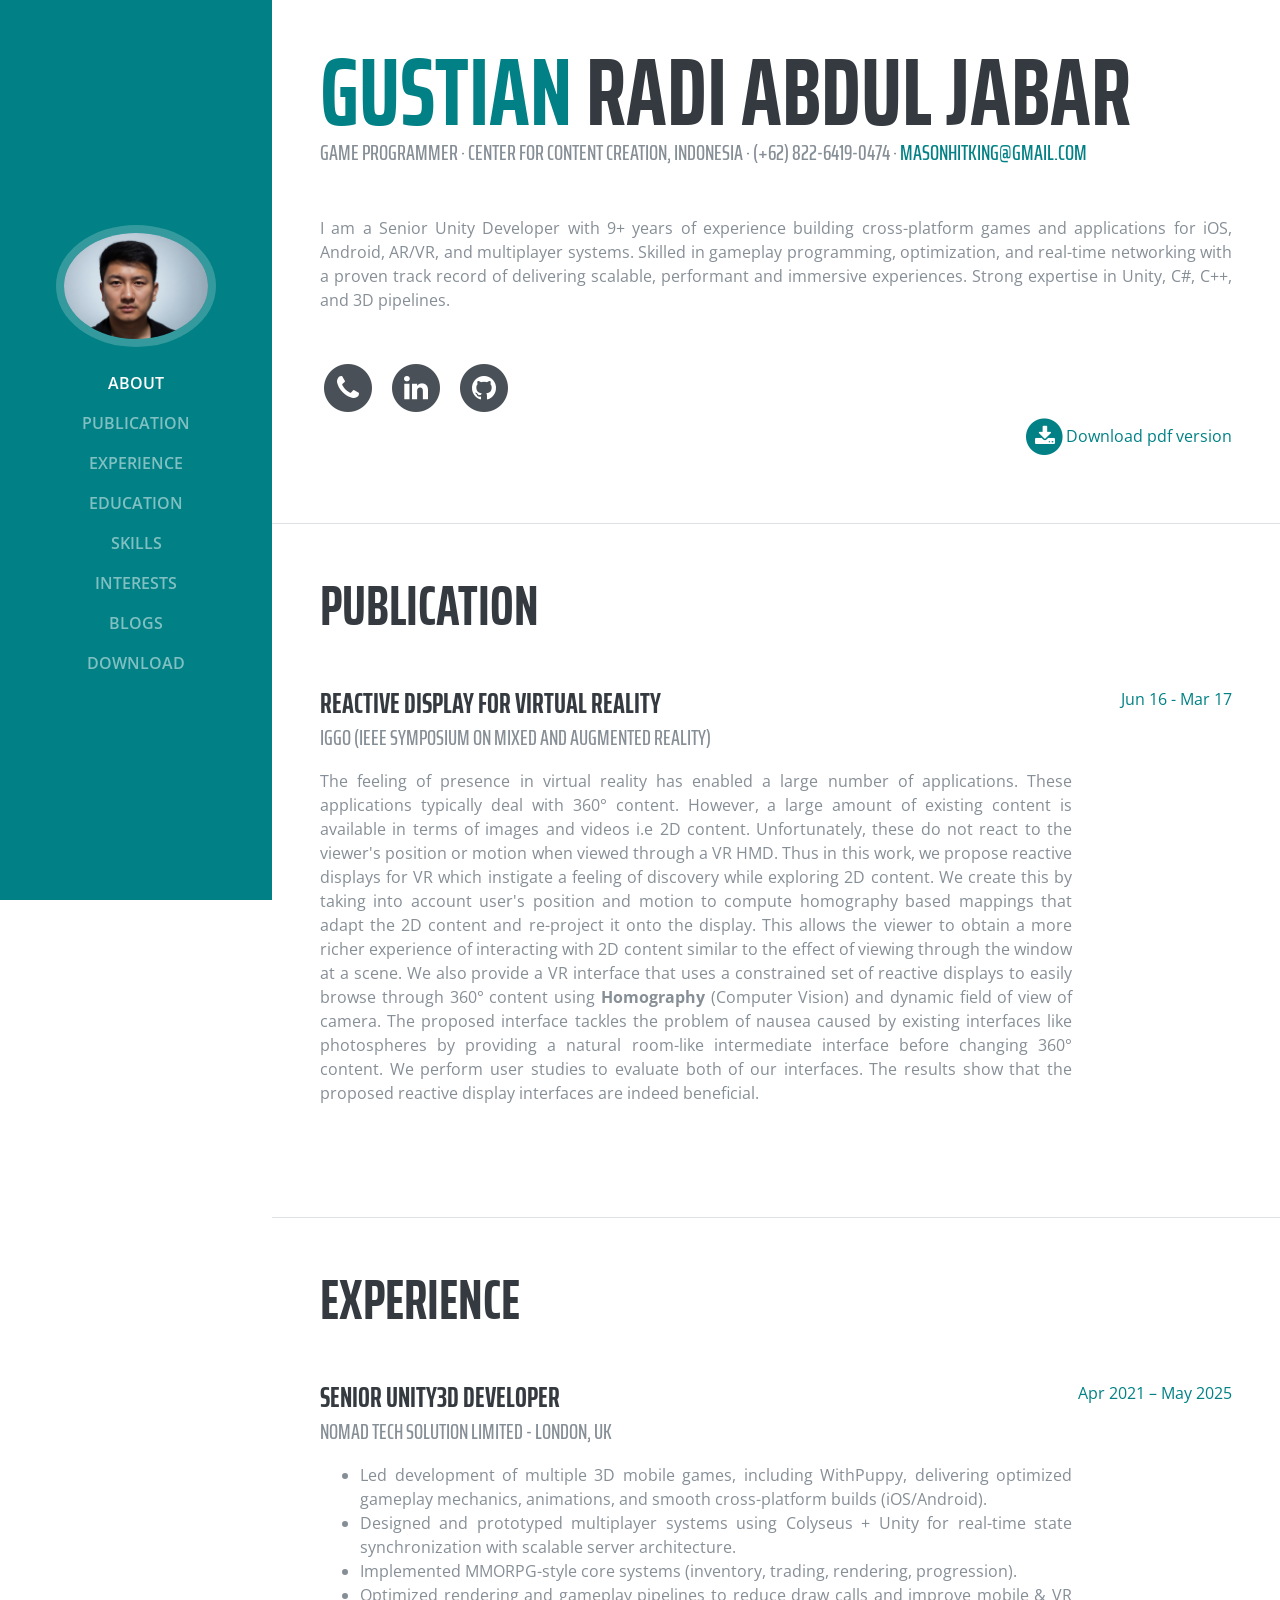
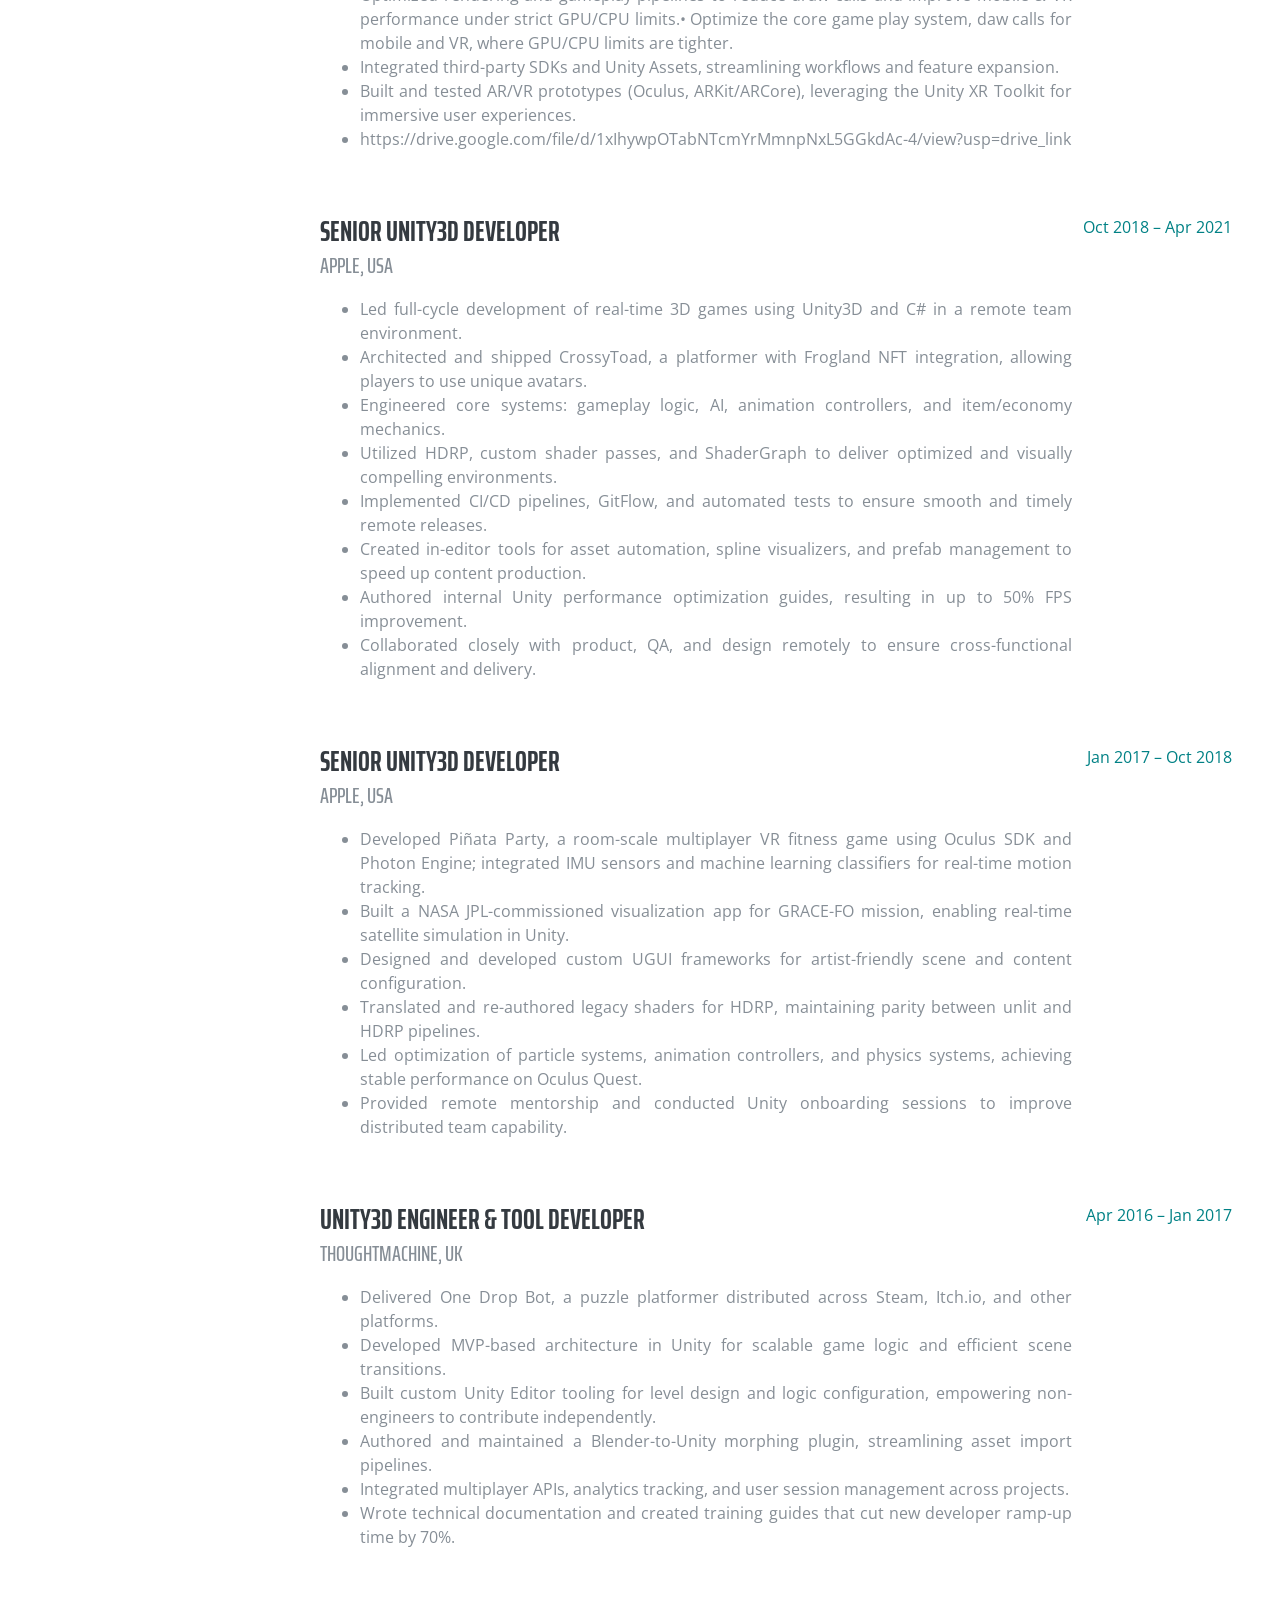
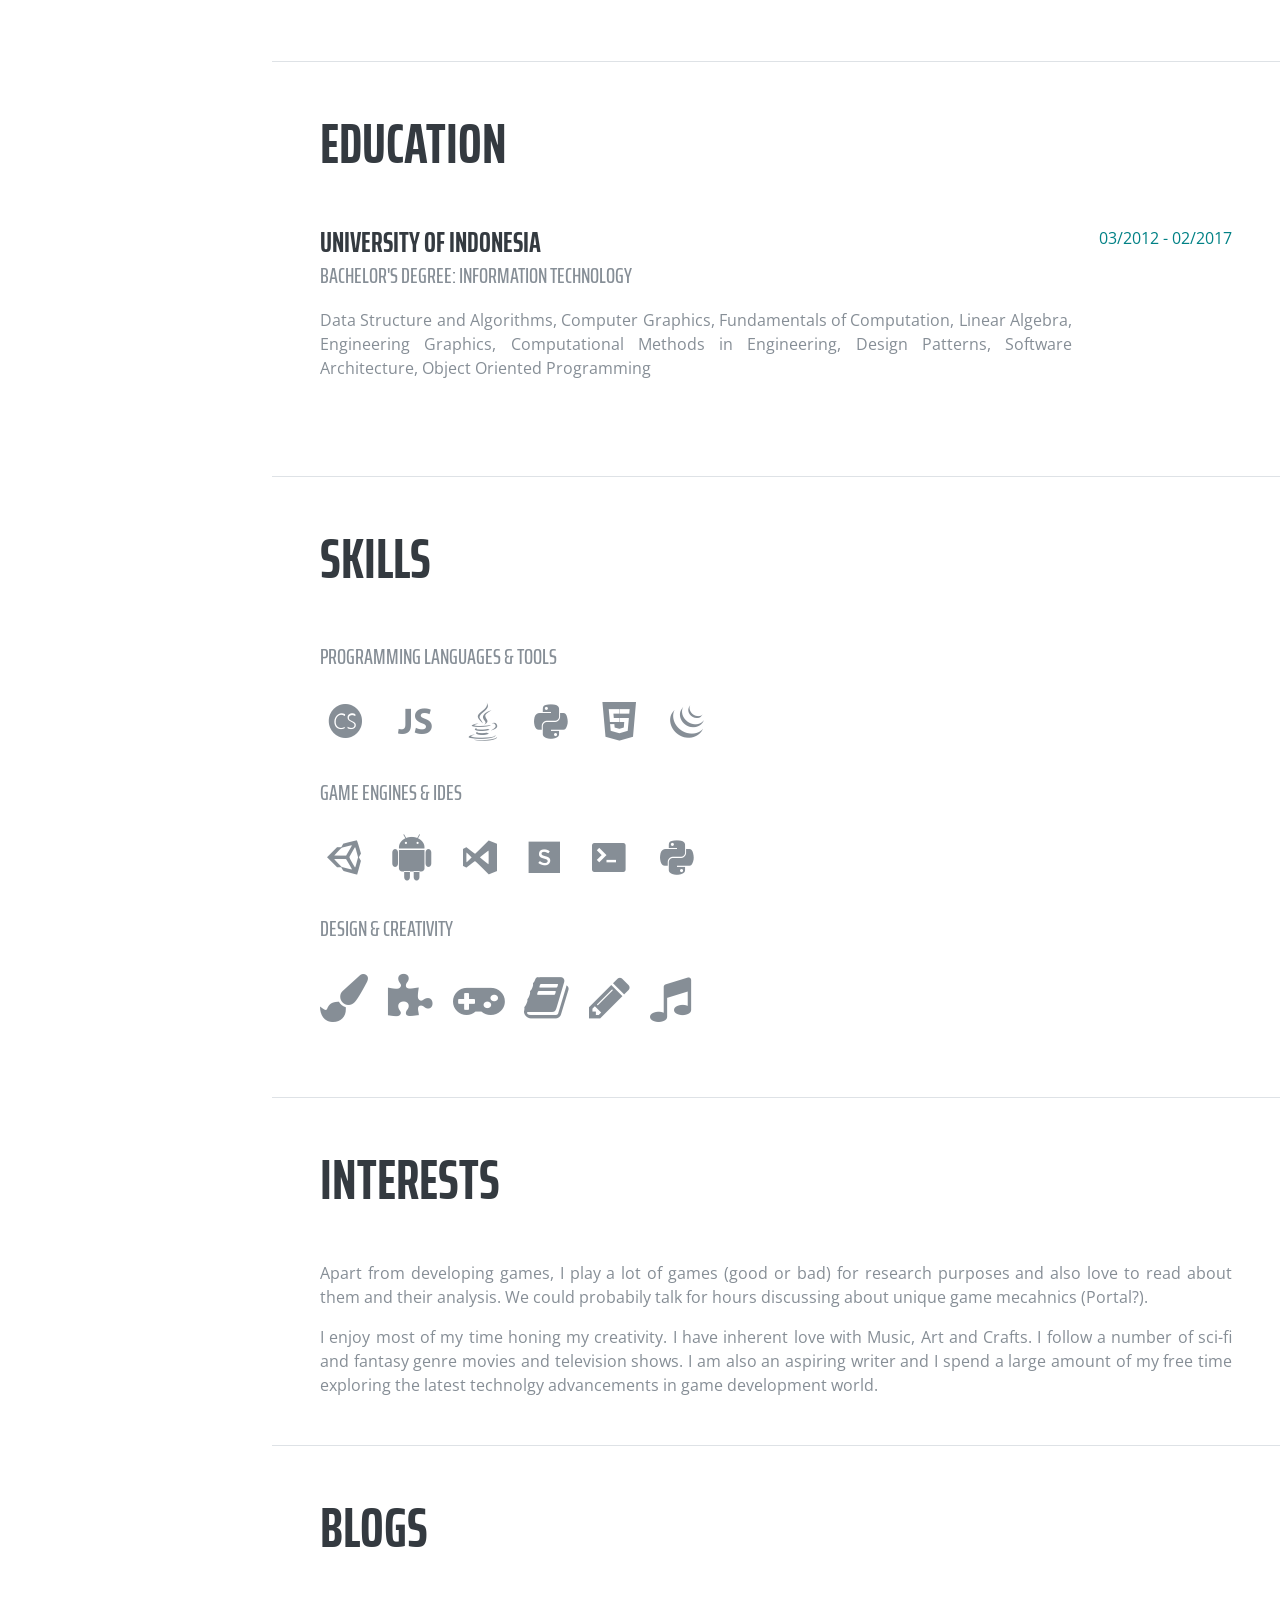
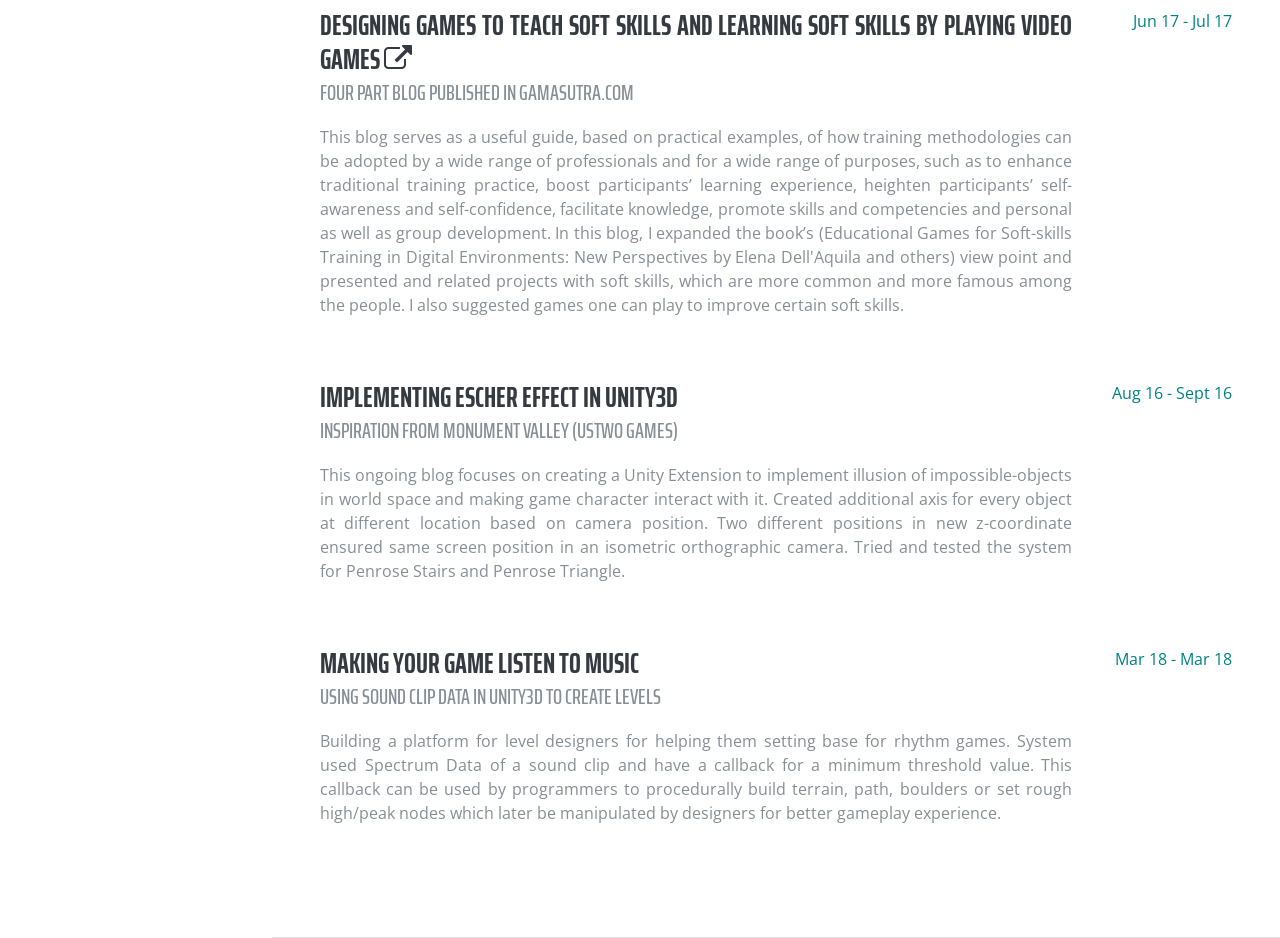
==== commit 2690cb58: "change cv" ====
--- a/resume/index.html
+++ b/resume/index.html
@@ -161,7 +161,7 @@
 
           <div class="resume-item d-flex flex-column flex-md-row mb-5">
             <div class="resume-content mr-auto">
-              <h3 class="mb-0">Senior Unity Developer</h3>
+              <h3 class="mb-0">Senior Unity3D Developer</h3>
               <div class="subheading mb-3">Nomad Tech Solution Limited - London, UK</div>
               <ul>
                   <li>Led development of multiple 3D mobile games, including WithPuppy, delivering optimized gameplay mechanics, animations, and smooth cross-platform builds (iOS/Android).</li>
@@ -170,26 +170,67 @@
                   <li>Optimized rendering and gameplay pipelines to reduce draw calls and improve mobile & VR performance under strict GPU/CPU limits.•   Optimize the core game play system, daw calls for mobile and VR, where GPU/CPU limits are tighter.</li>
                   <li>Integrated third-party SDKs and Unity Assets, streamlining workflows and feature expansion.</li>
                   <li>Built and tested AR/VR prototypes (Oculus, ARKit/ARCore), leveraging the Unity XR Toolkit for immersive user experiences.</li>
-              </ul>
-            </div>
-            <div class="resume-date text-md-right">
-              <span class="text-primary">Oct 10 2020 - May 23 2025</span>
-            </div>
-          </div>
-
-          <div class="resume-item d-flex flex-column flex-md-row mb-5">
-            <div class="resume-content mr-auto">
-              <h3 class="mb-0">Junior Unity Developer</h3>
-              <div class="subheading mb-3">Cuber Mix Solution Limited - London, UK</div>              
+                  <li>https://drive.google.com/file/d/1xIhywpOTabNTcmYrMmnpNxL5GGkdAc-4/view?usp=drive_link</li>
+              </ul>
+            </div>
+            <div class="resume-date text-md-right">
+              <span class="text-primary">Apr 2021 – May 2025</span>
+            </div>
+          </div>
+
+          <div class="resume-item d-flex flex-column flex-md-row mb-5">
+            <div class="resume-content mr-auto">
+              <h3 class="mb-0">Senior Unity3D Developer</h3>
+              <div class="subheading mb-3">Apple, USA</div>
               <ul>
-                  <li>DevelopeCard and maintained 2D card-style games (poker-like) with engaging gameplay mechanics.</li>
-                  <li>Built server-side components using IOCP, implementing authentication and authorization systems.</li>
-                  <li>Helped team to set-up for most optimised yet best quality Unity2D settings</li>
-                  <li>Contributed to event updates and live service features, enhancing player engagement.•   Implemented and optimized multiplayer networking ensuring low-latency, reliable, and scalable gameplay.</li>
-              </ul>
-            </div>
-            <div class="resume-date text-md-right">
-              <span class="text-primary">08/2017 - 02/2020</span>
+                  <li>Led full-cycle development of real-time 3D games using Unity3D and C# in a remote team environment.</li>
+                  <li>Architected and shipped CrossyToad, a platformer with Frogland NFT integration, allowing players to use unique avatars.</li>
+                  <li>Engineered core systems: gameplay logic, AI, animation controllers, and item/economy mechanics.</li>
+                  <li>Utilized HDRP, custom shader passes, and ShaderGraph to deliver optimized and visually compelling environments.</li>
+                  <li>Implemented CI/CD pipelines, GitFlow, and automated tests to ensure smooth and timely remote releases.</li>
+                  <li>Created in-editor tools for asset automation, spline visualizers, and prefab management to speed up content production.</li>
+                  <li>Authored internal Unity performance optimization guides, resulting in up to 50% FPS improvement.</li>
+                  <li>Collaborated closely with product, QA, and design remotely to ensure cross-functional alignment and delivery.</li>
+              </ul>
+            </div>
+            <div class="resume-date text-md-right">
+              <span class="text-primary">Oct 2018 – Apr 2021</span>
+            </div>
+          </div>
+
+          <div class="resume-item d-flex flex-column flex-md-row mb-5">
+            <div class="resume-content mr-auto">
+              <h3 class="mb-0">Senior Unity3D Developer</h3>
+              <div class="subheading mb-3">Apple, USA</div>
+              <ul>
+                  <li>Developed Piñata Party, a room-scale multiplayer VR fitness game using Oculus SDK and Photon Engine; integrated IMU sensors and machine learning classifiers for real-time motion tracking.</li>
+                  <li>Built a NASA JPL-commissioned visualization app for GRACE-FO mission, enabling real-time satellite simulation in Unity.</li>
+                  <li>Designed and developed custom UGUI frameworks for artist-friendly scene and content configuration.</li>
+                  <li>Translated and re-authored legacy shaders for HDRP, maintaining parity between unlit and HDRP pipelines.</li>
+                  <li>Led optimization of particle systems, animation controllers, and physics systems, achieving stable performance on Oculus Quest.</li>
+                  <li>Provided remote mentorship and conducted Unity onboarding sessions to improve distributed team capability.</li>
+              </ul>
+            </div>
+            <div class="resume-date text-md-right">
+              <span class="text-primary">Jan 2017 – Oct 2018</span>
+            </div>
+          </div>
+
+          <div class="resume-item d-flex flex-column flex-md-row mb-5">
+            <div class="resume-content mr-auto">
+              <h3 class="mb-0">Unity3D Engineer & Tool Developer</h3>
+              <div class="subheading mb-3">ThoughtMachine, UK</div>              
+              <ul>
+                  <li>Delivered One Drop Bot, a puzzle platformer distributed across Steam, Itch.io, and other platforms.</li>
+                  <li>Developed MVP-based architecture in Unity for scalable game logic and efficient scene transitions.</li>
+                  <li>Built custom Unity Editor tooling for level design and logic configuration, empowering non-engineers to contribute independently.</li>
+                  <li>Authored and maintained a Blender-to-Unity morphing plugin, streamlining asset import pipelines.</li>
+                  <li>Integrated multiplayer APIs, analytics tracking, and user session management across projects.</li>
+                  <li>Wrote technical documentation and created training guides that cut new developer ramp-up time by 70%.</li>
+              </ul>
+            </div>
+            <div class="resume-date text-md-right">
+              <span class="text-primary">Apr 2016 – Jan 2017</span>
             </div>
           </div>
 
